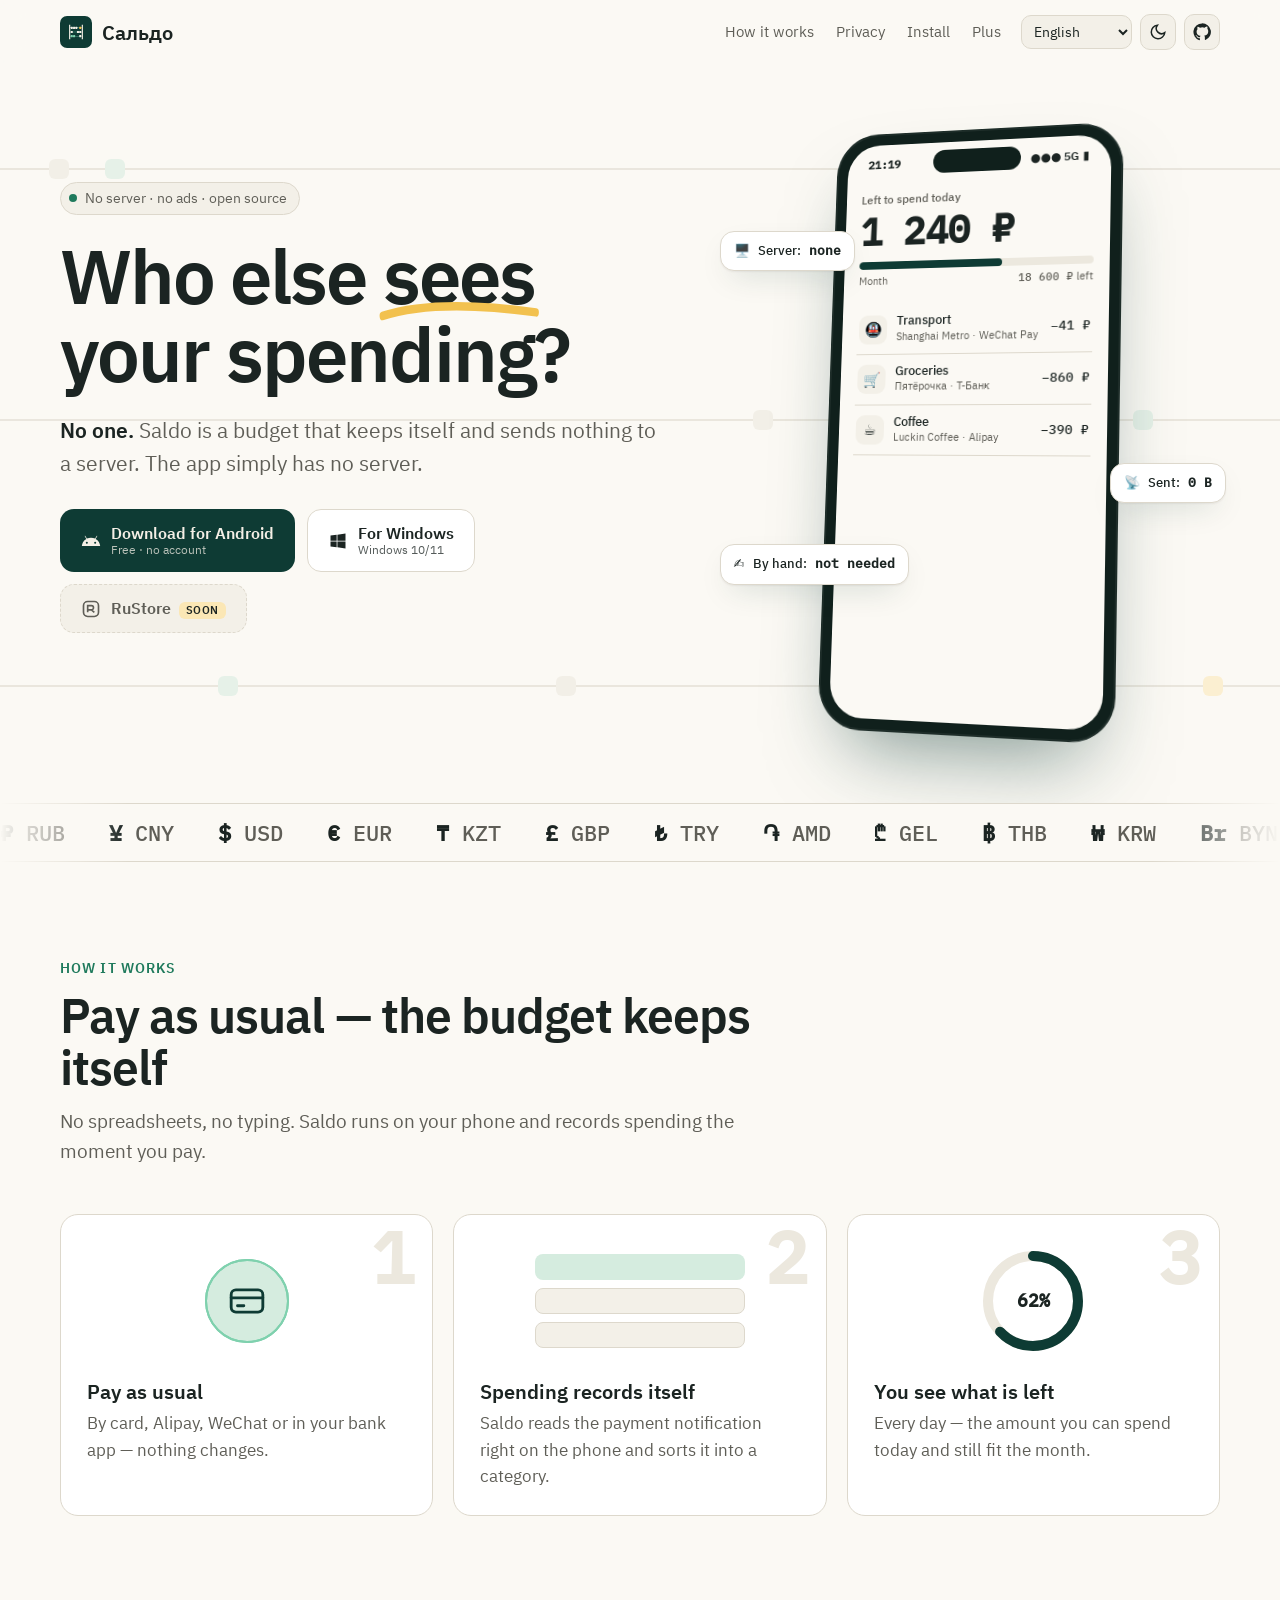
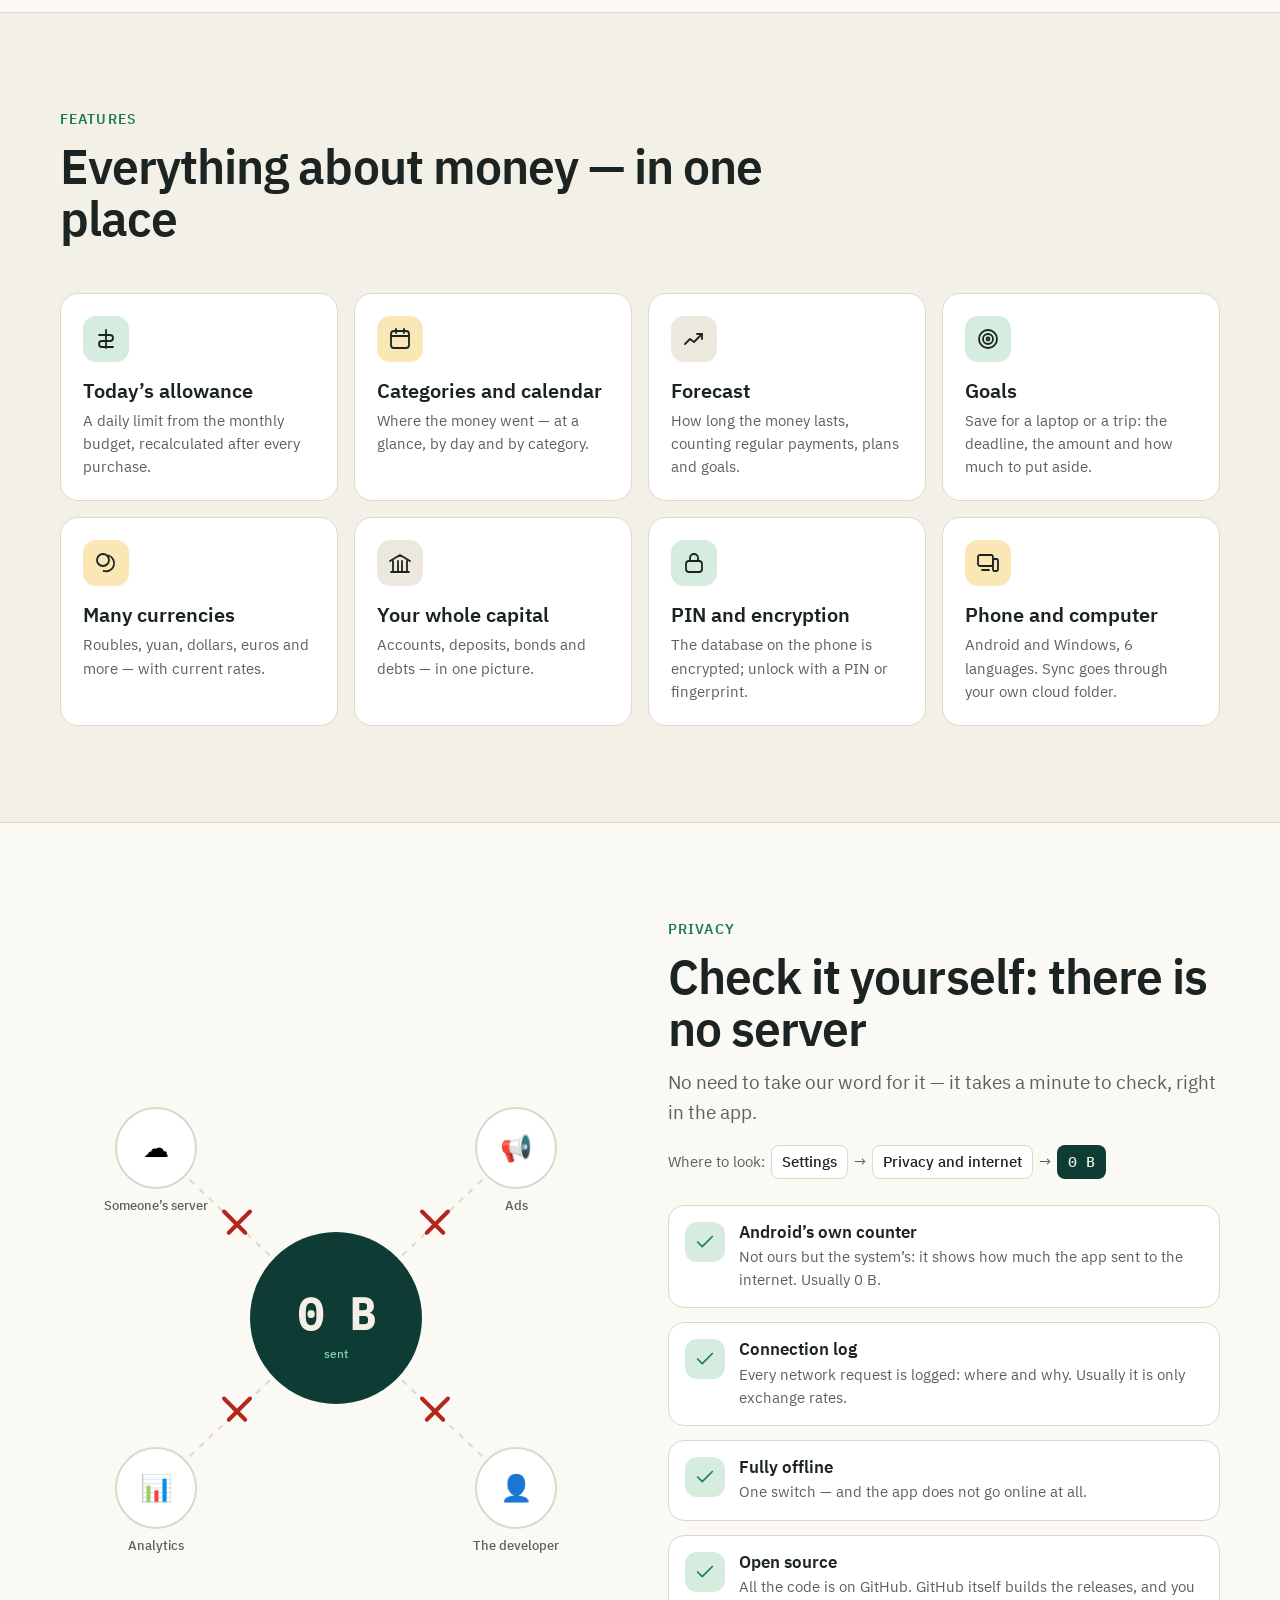
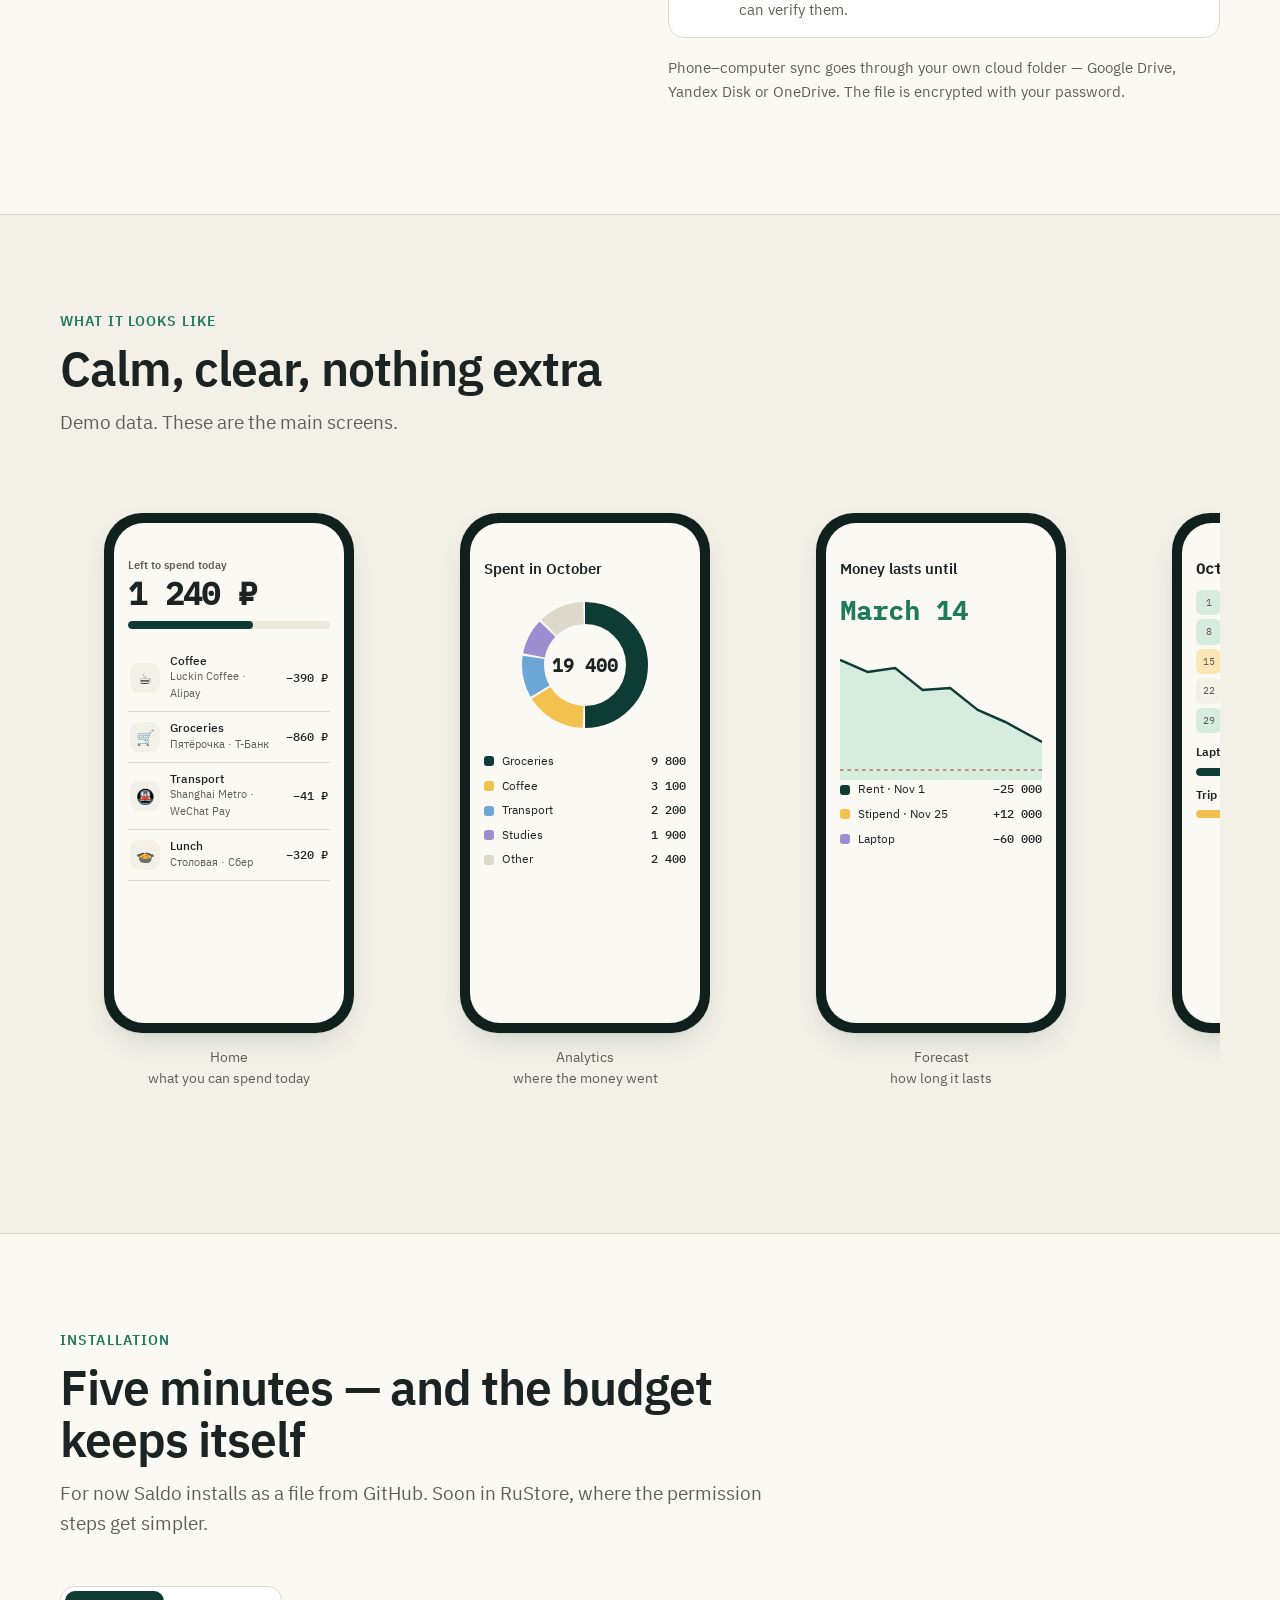
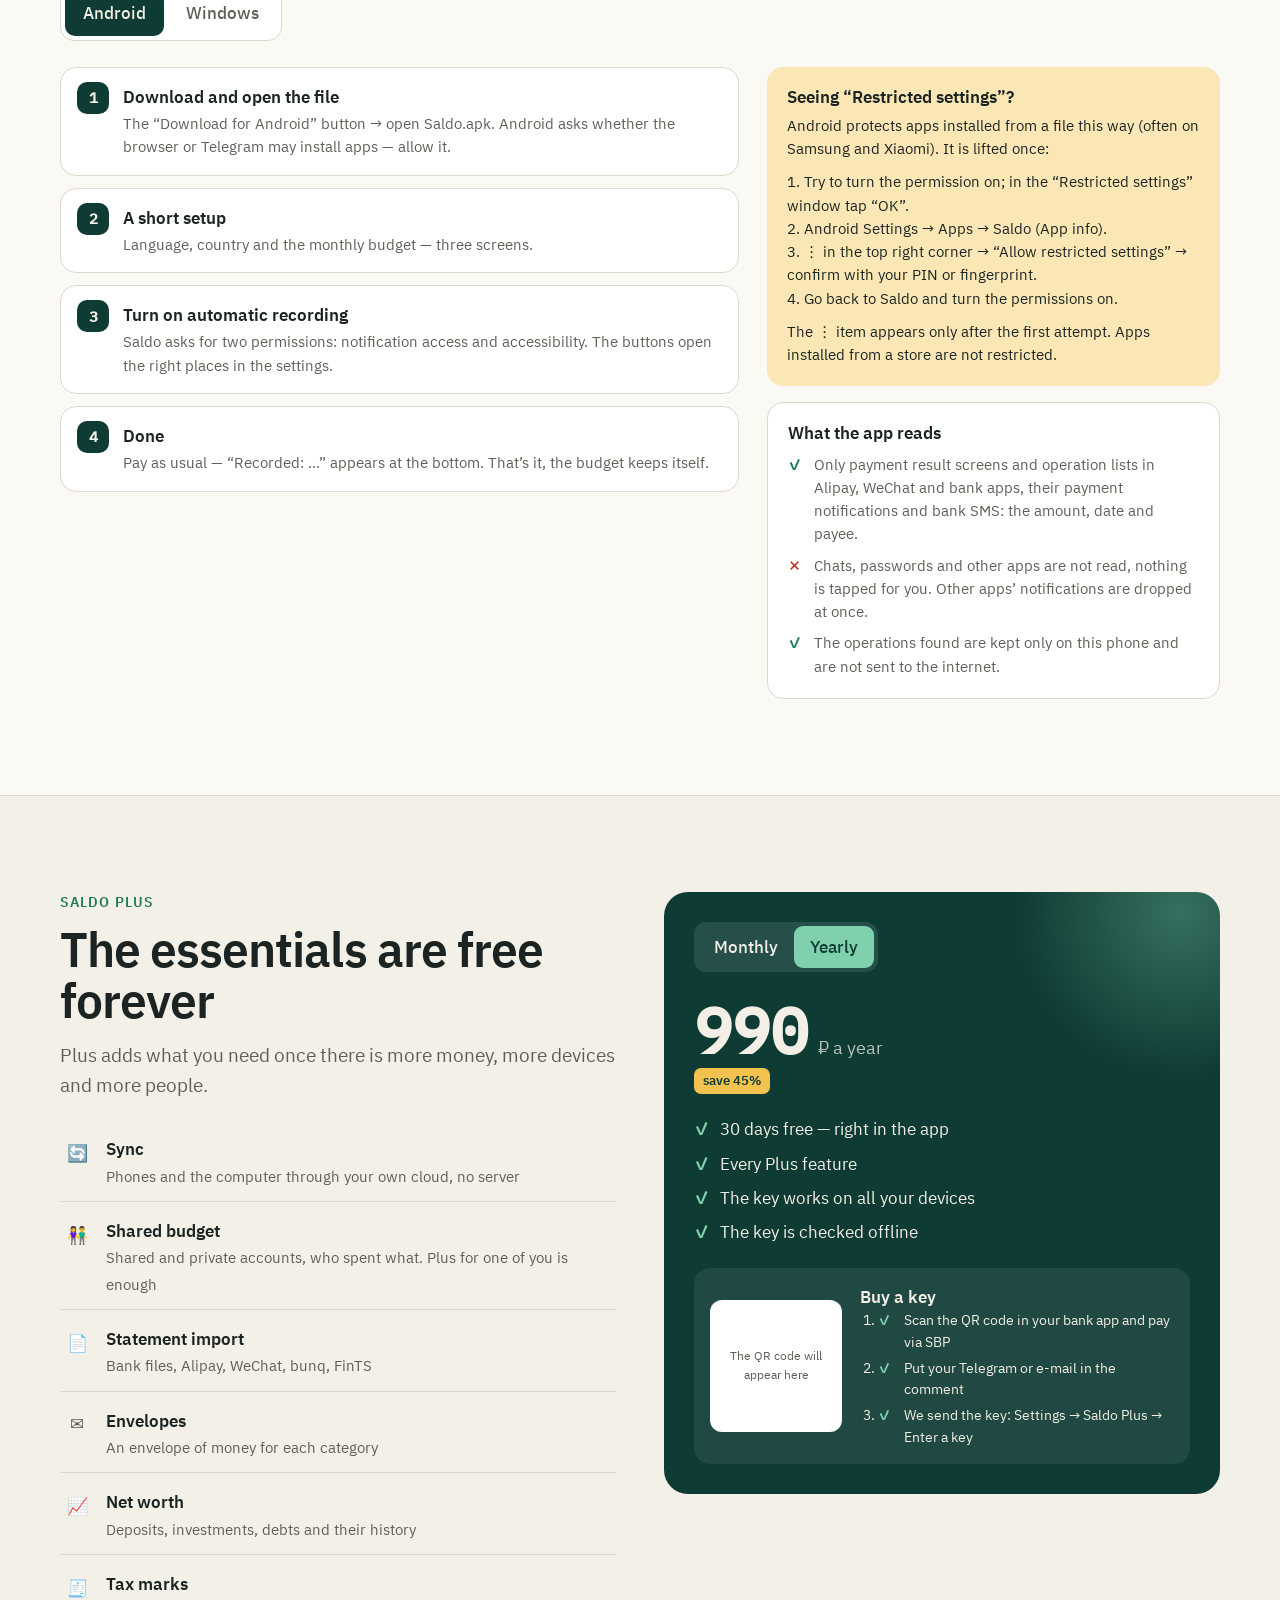
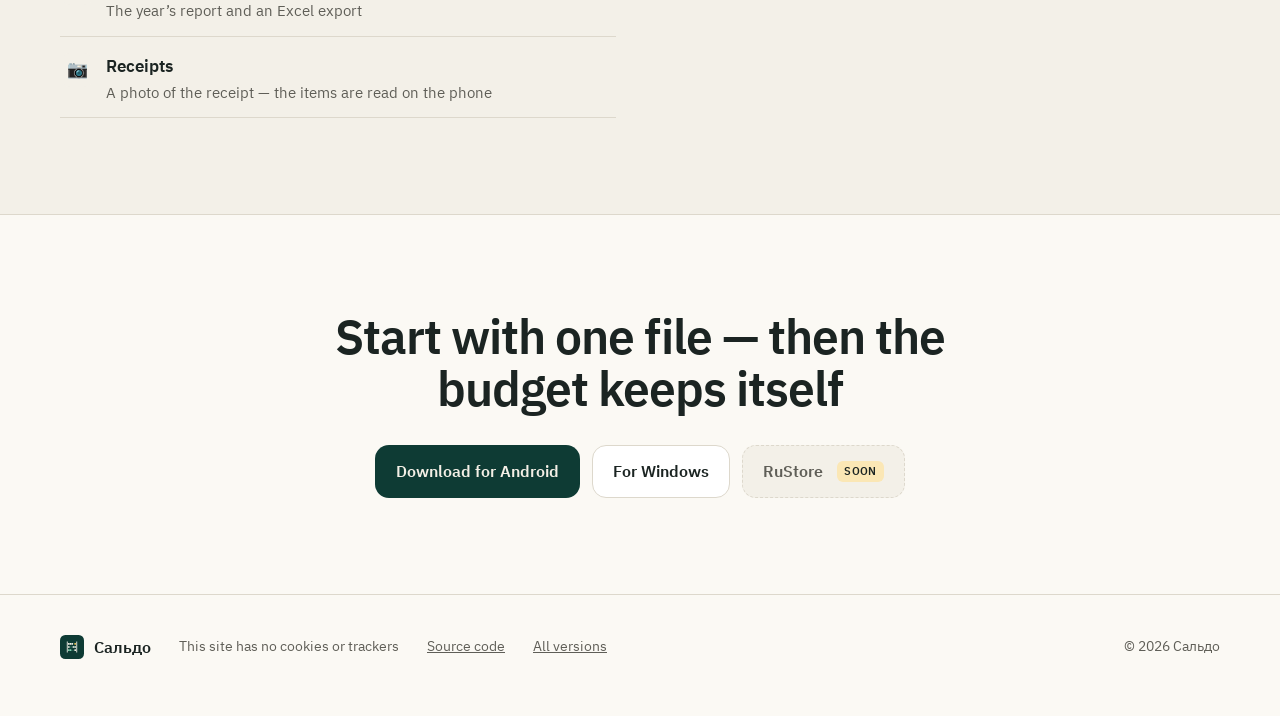
==== site/index.html @ ad1468fb "Download site on GitHub Pages Co-Authored-By: Claude Opus 5.5 <noreply@anthropic.com>" ====
<!doctype html>
<html lang="ru">
<head>
<meta charset="utf-8">
<meta name="viewport" content="width=device-width, initial-scale=1">
<title>Сальдо — бюджет без сервера</title>
<meta name="description" content="Траты записываются сами из уведомлений банков, Alipay и WeChat. Данные только у тебя: у приложения нет сервера. Android и Windows, бесплатно.">
<meta name="theme-color" content="#0E3B34">
<meta property="og:title" content="Сальдо — бюджет без сервера">
<meta property="og:description" content="Кто ещё видит твои траты? Никто: у Сальдо нет сервера.">
<meta property="og:type" content="website">
<link rel="icon" href="icon.svg" type="image/svg+xml">
<link rel="stylesheet" href="style.css">
</head>
<body>

<header class="top" id="top">
  <div class="wrap">
    <a class="brand" href="#"><img src="icon.svg" alt=""><span>Сальдо</span></a>
    <nav class="nav">
      <a href="#how" data-i18n="nav_how">Как работает</a>
      <a href="#privacy" data-i18n="nav_privacy">Приватность</a>
      <a href="#install" data-i18n="nav_install">Установка</a>
      <a href="#plus" data-i18n="nav_plus">Плюс</a>
    </nav>
    <div class="tools">
      <select class="lang" id="lang" aria-label="Language"></select>
      <button class="iconbtn" id="theme" type="button" data-i18n-title="theme" title="Тема">
        <svg viewBox="0 0 24 24" fill="none" stroke="currentColor" stroke-width="2" stroke-linecap="round"><path d="M21 12.8A9 9 0 1 1 11.2 3a7 7 0 0 0 9.8 9.8z"/></svg>
      </button>
      <a class="iconbtn" href="https://github.com/Dania201032/saldo" aria-label="GitHub">
        <svg viewBox="0 0 24 24" fill="currentColor"><path d="M12 .5A11.5 11.5 0 0 0 8.4 22.9c.6.1.8-.3.8-.6v-2c-3.2.7-3.9-1.5-3.9-1.5-.5-1.3-1.3-1.7-1.3-1.7-1-.7.1-.7.1-.7 1.2.1 1.8 1.2 1.8 1.2 1 1.8 2.8 1.3 3.5 1 .1-.8.4-1.3.7-1.6-2.6-.3-5.3-1.3-5.3-5.7 0-1.3.5-2.3 1.2-3.1-.1-.3-.5-1.5.1-3.2 0 0 1-.3 3.3 1.2a11.4 11.4 0 0 1 6 0C17.9 4.3 19 4.6 19 4.6c.6 1.7.2 2.9.1 3.2.8.8 1.2 1.8 1.2 3.1 0 4.4-2.7 5.4-5.3 5.7.4.4.8 1.1.8 2.2v3.3c0 .3.2.7.8.6A11.5 11.5 0 0 0 12 .5z"/></svg>
      </a>
    </div>
  </div>
</header>

<main>
<!-- ======================= HERO ======================= -->
<section class="hero" id="download">
  <div class="abacus" aria-hidden="true">
    <div class="rod" style="top:14%"><i style="left:8%;--b:180px;--d:13s"></i><i class="g" style="left:12%;--b:220px;--d:15s;--s:-3s"></i><i style="left:70%;--a:-140px;--b:40px;--d:17s"></i></div>
    <div class="rod" style="top:48%"><i class="y" style="left:3%;--b:260px;--d:19s"></i><i style="left:58%;--a:-200px;--b:60px;--d:14s;--s:-5s"></i><i class="g" style="left:85%;--a:-260px;--b:0px;--d:16s"></i></div>
    <div class="rod" style="top:84%"><i class="g" style="left:20%;--b:160px;--d:18s;--s:-2s"></i><i style="left:44%;--a:-120px;--b:120px;--d:12s"></i><i class="y" style="left:90%;--a:-300px;--b:0px;--d:20s"></i></div>
  </div>
  <div class="wrap">
    <div>
      <div class="eyebrow"><span class="dot"></span><span data-i18n="eyebrow">Нет сервера · нет рекламы · открытый код</span></div>
      <h1 id="h1">Кто ещё видит твои траты?</h1>
      <p class="lead" data-i18n-html="hero_lead"><b>Никто.</b> Сальдо — бюджет, который ведёт себя сам и ничего не отправляет на сервер. Сервера у приложения просто нет.</p>
      <div class="btns">
        <a class="btn dl-android" href="https://github.com/Dania201032/saldo/releases/latest">
          <svg viewBox="0 0 24 24" fill="currentColor"><path d="M17.6 9.48l1.84-3.18a.38.38 0 0 0-.66-.38l-1.86 3.22a11.4 11.4 0 0 0-9.84 0L5.22 5.92a.38.38 0 0 0-.66.38L6.4 9.48A10.8 10.8 0 0 0 1 18h22a10.8 10.8 0 0 0-5.4-8.52zM7 15.25a1.25 1.25 0 1 1 1.25-1.25A1.25 1.25 0 0 1 7 15.25zm10 0A1.25 1.25 0 1 1 18.25 14 1.25 1.25 0 0 1 17 15.25z"/></svg>
          <span class="lbl"><span data-i18n="dl_android">Скачать для Android</span><small class="size-apk" data-i18n="free_note">Бесплатно · без аккаунта</small></span>
        </a>
        <a class="btn ghost dl-windows" href="https://github.com/Dania201032/saldo/releases/latest">
          <svg viewBox="0 0 24 24" fill="currentColor"><path d="M3 5.5l7.4-1v7.1H3zm0 13l7.4 1v-7H3zm8.3 1.1L21 21v-8.4h-9.7zm0-15.2v7.2H21V3z"/></svg>
          <span class="lbl"><span data-i18n="dl_windows">Для Windows</span><small class="size-win">Windows 10/11</small></span>
        </a>
        <a class="btn soon" href="https://www.rustore.ru/catalog/app/app.saldo" aria-disabled="true">
          <svg viewBox="0 0 24 24" fill="none" stroke="currentColor" stroke-width="2"><rect x="3" y="3" width="18" height="18" rx="5"/><path d="M8 16V8h4.5a2.5 2.5 0 0 1 0 5H8m4.5 0L16 16"/></svg>
          <span class="lbl"><span data-i18n="dl_rustore">RuStore</span> <span class="badge" data-i18n="soon">скоро</span></span>
        </a>
      </div>
      <div class="release" id="release"></div>
    </div>

    <div class="stage" aria-hidden="true">
      <div class="chip c1">🖥️ <span data-i18n="chip1">Сервер</span> <b data-i18n="chip_none">нет</b></div>
      <div class="chip c2">📡 <span data-i18n="chip2">Отправлено</span> <b data-i18n="chip_zero">0 Б</b></div>
      <div class="chip c3">✍️ <span data-i18n="chip3">Руками</span> <b data-i18n="chip_never">не нужно</b></div>
      <div class="phone">
        <div class="screen">
          <div class="notch"></div>
          <div class="sbar"><span class="mono" id="clock">9:41</span><span>●●● 5G ▮</span></div>
          <div class="notif" id="notif">
            <div class="ic" id="nIc">支</div>
            <div><div class="h"><span id="nApp">Alipay</span><span data-i18n="demo_now">сейчас</span></div><div class="b" id="nBody">Оплата ¥38.00 · Luckin Coffee</div></div>
          </div>
          <div class="app">
            <h4 data-i18n="demo_today">Можно потратить сегодня</h4>
            <div class="today mono" id="today">1 240 ₽</div>
            <div class="bar"><b id="mbar"></b></div>
            <div class="barlbl"><span data-i18n="demo_month">Месяц</span><span><span class="mono" id="mleft">18 600 ₽</span> <span data-i18n="demo_left">осталось</span></span></div>
            <ul class="list" id="list"></ul>
          </div>
          <div class="toast" id="toast">Записано: Кофе −390 ₽</div>
        </div>
      </div>
    </div>
  </div>
</section>

<div class="ticker" aria-hidden="true"><div id="ticker"></div></div>

<!-- ======================= HOW ======================= -->
<section id="how">
  <div class="wrap">
    <div class="sec-h reveal">
      <div class="kicker" data-i18n="how_k">Как это работает</div>
      <h2 data-i18n="how_t">Платишь как обычно — бюджет ведётся сам</h2>
      <p data-i18n="how_p"></p>
    </div>
    <div class="steps">
      <div class="step reveal">
        <div class="vis"><div class="paywave"><svg viewBox="0 0 24 24" fill="none" stroke="currentColor" stroke-width="1.8" stroke-linecap="round"><rect x="2" y="5" width="20" height="14" rx="3"/><path d="M2 10h20M6 15h4"/></svg></div></div>
        <h3 data-i18n="how1_t"></h3><p data-i18n="how1"></p>
      </div>
      <div class="step reveal" style="--delay:.12s">
        <div class="vis"><div class="flyrow"><div></div><div></div><div></div></div></div>
        <h3 data-i18n="how2_t"></h3><p data-i18n="how2"></p>
      </div>
      <div class="step reveal" style="--delay:.24s">
        <div class="vis"><svg class="ring" viewBox="0 0 110 110"><circle class="bg" cx="55" cy="55" r="45"/><circle class="fg" cx="55" cy="55" r="45"/><text x="55" y="61" text-anchor="middle">62%</text></svg></div>
        <h3 data-i18n="how3_t"></h3><p data-i18n="how3"></p>
      </div>
    </div>
  </div>
</section>

<!-- ======================= FEATURES ======================= -->
<section class="alt" id="features">
  <div class="wrap">
    <div class="sec-h reveal">
      <div class="kicker" data-i18n="feat_k">Возможности</div>
      <h2 data-i18n="feat_t">Всё о деньгах — в одном месте</h2>
    </div>
    <div class="grid" id="feats"></div>
  </div>
</section>

<!-- ======================= PRIVACY ======================= -->
<section class="privacy" id="privacy">
  <div class="wrap">
    <div class="net reveal" id="net">
      <svg viewBox="0 0 500 500" aria-hidden="true">
        <g id="links"></g>
        <circle class="pulse" cx="250" cy="250" r="90"/>
        <circle class="pulse" cx="250" cy="250" r="90" style="animation-delay:1.5s"/>
        <circle class="core" cx="250" cy="250" r="86"/>
        <text class="zero" x="250" y="262" id="zero">0 Б</text>
        <text class="zl" x="250" y="290" data-i18n="net_sent">отправлено</text>
      </svg>
    </div>
    <div>
      <div class="sec-h reveal" style="margin-bottom:0">
        <div class="kicker" data-i18n="pv_k">Приватность</div>
        <h2 data-i18n="pv_t">Проверь сам: сервера нет</h2>
        <p data-i18n="pv_p"></p>
      </div>
      <div class="path reveal"><i data-i18n="pv_path">Где посмотреть:</i><span data-i18n="pv_settings">Настройки</span><i>→</i><span data-i18n="pv_screen">Приватность и интернет</span><i>→</i><span class="z" data-i18n="chip_zero">0 Б</span></div>
      <ul class="checks" id="checks"></ul>
      <p class="muted reveal" style="margin-top:18px;font-size:15px" data-i18n="pv_sync"></p>
    </div>
  </div>
</section>

<!-- ======================= SCREENS ======================= -->
<section class="alt" id="screens">
  <div class="wrap">
    <div class="sec-h reveal">
      <div class="kicker" data-i18n="shots_k">Как это выглядит</div>
      <h2 data-i18n="shots_t">Спокойно, понятно, без лишнего</h2>
      <p data-i18n="shots_p"></p>
    </div>
  </div>
  <div class="wrap shots reveal" id="shots">
    <figure class="shot">
      <div class="phone"><div class="screen"><div class="mini">
        <h4 class="muted" data-i18n="demo_today" style="margin:0;font-size:11px"></h4>
        <div class="today mono" style="font-size:32px">1 240 ₽</div>
        <div class="bar"><b style="width:62%"></b></div>
        <ul class="list" id="miniList"></ul>
      </div></div></div>
      <figcaption><span data-i18n="s1"></span><span data-i18n="s1_s"></span></figcaption>
    </figure>
    <figure class="shot">
      <div class="phone"><div class="screen"><div class="mini">
        <h5 data-i18n="m_spent"></h5>
        <svg class="donut" viewBox="0 0 150 150" id="donut"></svg>
        <div class="legend" id="legend"></div>
      </div></div></div>
      <figcaption><span data-i18n="s2"></span><span data-i18n="s2_s"></span></figcaption>
    </figure>
    <figure class="shot">
      <div class="phone"><div class="screen"><div class="mini">
        <h5 data-i18n="m_runway"></h5>
        <div class="mono" style="font-size:26px;font-weight:600;color:var(--good)" data-i18n="m_runway_d"></div>
        <svg class="chart" viewBox="0 0 220 150" preserveAspectRatio="none">
          <path class="ar" d="M0,30 L30,42 L60,38 L90,60 L120,58 L150,80 L180,92 L220,112 L220,150 L0,150Z"/>
          <path class="ln" d="M0,30 L30,42 L60,38 L90,60 L120,58 L150,80 L180,92 L220,112"/>
          <line class="zl2" x1="0" y1="140" x2="220" y2="140"/>
        </svg>
        <div class="legend">
          <div><i style="background:var(--accent)"></i><span data-i18n="m_rent"></span><span class="mono">−25 000</span></div>
          <div><i style="background:var(--gold)"></i><span data-i18n="m_stipend"></span><span class="mono">+12 000</span></div>
          <div><i style="background:#9C8CD0"></i><span data-i18n="m_goal"></span><span class="mono">−60 000</span></div>
        </div>
      </div></div></div>
      <figcaption><span data-i18n="s3"></span><span data-i18n="s3_s"></span></figcaption>
    </figure>
    <figure class="shot">
      <div class="phone"><div class="screen"><div class="mini">
        <h5 class="mono" id="calMonth"></h5>
        <div class="cal" id="cal"></div>
        <div class="goal"><div style="display:flex;justify-content:space-between"><b data-i18n="m_goal"></b><span class="mono">38 000 / 60 000</span></div><div class="bar"><b style="width:63%"></b></div></div>
        <div class="goal"><div style="display:flex;justify-content:space-between"><b data-i18n="m_goal2"></b><span class="mono">9 500 / 25 000</span></div><div class="bar"><b style="width:38%;background:var(--gold)"></b></div></div>
      </div></div></div>
      <figcaption><span data-i18n="s4"></span><span data-i18n="s4_s"></span></figcaption>
    </figure>
    <figure class="shot">
      <div class="phone"><div class="screen"><div class="mini">
        <h5 data-i18n="pv_screen"></h5>
        <div class="pv-big"><span class="muted" data-i18n="m_counter"></span><b>0 Б</b></div>
        <div class="pv-row"><span data-i18n="m_offline"></span><span class="toggle"></span></div>
        <div class="pv-row"><span data-i18n="m_log"></span><span class="muted">›</span></div>
        <div class="pv-row"><span data-i18n="m_rates"></span><span class="mono muted">1.2 КБ</span></div>
      </div></div></div>
      <figcaption><span data-i18n="s5"></span><span data-i18n="s5_s"></span></figcaption>
    </figure>
  </div>
</section>

<!-- ======================= INSTALL ======================= -->
<section id="install">
  <div class="wrap">
    <div class="sec-h reveal">
      <div class="kicker" data-i18n="in_k">Установка</div>
      <h2 data-i18n="in_t">Пять минут — и бюджет ведётся сам</h2>
      <p data-i18n="in_p"></p>
    </div>
    <div class="tabs" role="tablist">
      <button role="tab" aria-selected="true" data-tab="android" data-i18n="tab_android">Android</button>
      <button role="tab" aria-selected="false" data-tab="windows" data-i18n="tab_windows">Windows</button>
    </div>
    <div class="pane" data-pane="android">
      <div class="inst">
        <ol class="ol">
          <li><b data-i18n="a1_t"></b><p data-i18n="a1"></p></li>
          <li><b data-i18n="a2_t"></b><p data-i18n="a2"></p></li>
          <li><b data-i18n="a3_t"></b><p data-i18n="a3"></p></li>
          <li><b data-i18n="a4_t"></b><p data-i18n="a4"></p></li>
        </ol>
        <div>
          <div class="note"><h3 data-i18n="rs_t"></h3><p data-i18n="rs_1"></p><p data-i18n="rs_2"></p><p data-i18n="rs_3"></p></div>
          <div class="reads"><h3 data-i18n="rd_t"></h3><p data-i18n="rd_1"></p><p class="no" data-i18n="rd_2"></p><p data-i18n="rd_3"></p></div>
        </div>
      </div>
    </div>
    <div class="pane" data-pane="windows" hidden>
      <div class="inst">
        <ol class="ol">
          <li><b data-i18n="w1_t"></b><p data-i18n="w1"></p></li>
          <li><b data-i18n="w2_t"></b><p data-i18n="w2"></p></li>
          <li><b data-i18n="w3_t"></b><p data-i18n="w3"></p></li>
        </ol>
        <div class="reads"><h3 data-i18n="w_note_t"></h3><p data-i18n="w_note"></p></div>
      </div>
    </div>
  </div>
</section>

<!-- ======================= PLUS ======================= -->
<section class="plus alt" id="plus">
  <div class="wrap">
    <div>
      <div class="sec-h reveal" style="margin-bottom:24px">
        <div class="kicker" data-i18n="pl_k">Сальдо Плюс</div>
        <h2 data-i18n="pl_t">Основное — бесплатно навсегда</h2>
        <p data-i18n="pl_p"></p>
      </div>
      <ul class="pf reveal" id="pf"></ul>
    </div>
    <div class="price reveal" style="--delay:.15s">
      <div class="period" id="period"><span class="knob"></span><button type="button" data-per="month" data-i18n="per_month">Месяц</button><button type="button" class="on" data-per="year" data-i18n="per_year">Год</button></div>
      <div class="amount"><span id="amt">990</span><small id="amtl" data-i18n="pr_year">₽ в год</small></div>
      <span class="save" id="save" data-i18n="pr_save">выгоднее на 45%</span>
      <ul>
        <li data-i18n="pr_trial"></li>
        <li data-i18n="pr_li1"></li>
        <li data-i18n="pr_li2"></li>
        <li data-i18n="pr_li3"></li>
      </ul>
      <div class="buy">
        <div class="qr" id="qr"><div class="ph" data-i18n="qr_soon">QR-код появится здесь</div></div>
        <div><b data-i18n="buy_t">Купить ключ</b><ol><li data-i18n="buy_1"></li><li data-i18n="buy_2"></li><li data-i18n="buy_3"></li></ol></div>
      </div>
    </div>
  </div>
</section>

<!-- ======================= BAND ======================= -->
<section class="band">
  <div class="wrap reveal">
    <h2 data-i18n="band_t">Начни с одного файла — дальше бюджет ведётся сам</h2>
    <div class="btns">
      <a class="btn dl-android" href="https://github.com/Dania201032/saldo/releases/latest"><span data-i18n="dl_android">Скачать для Android</span></a>
      <a class="btn ghost dl-windows" href="https://github.com/Dania201032/saldo/releases/latest"><span data-i18n="dl_windows">Для Windows</span></a>
      <a class="btn soon" href="https://www.rustore.ru/catalog/app/app.saldo" aria-disabled="true"><span data-i18n="dl_rustore">RuStore</span> <span class="badge" data-i18n="soon">скоро</span></a>
    </div>
  </div>
</section>
</main>

<footer>
  <div class="wrap">
    <a class="brand" href="#"><img src="icon.svg" alt=""><span>Сальдо</span></a>
    <span data-i18n="ft_site">Сайт без cookies и счётчиков</span>
    <a href="https://github.com/Dania201032/saldo" data-i18n="ft_code">Исходный код</a>
    <a href="https://github.com/Dania201032/saldo/releases" data-i18n="ft_releases">Все версии</a>
    <span class="sp">© 2026 Сальдо</span>
  </div>
</footer>

<script src="i18n.js"></script>
<script src="app.js"></script>
</body>
</html>
---- site/style.css ----
/* Сальдо — the site. The app's palette (lib/ui/ledger.dart) and fonts (IBM Plex), served from here:
   the page loads nothing from other sites except the latest-release lookup on GitHub. */

@font-face { font-family: Plex; src: url(fonts/IBMPlexSans-Regular.ttf) format('truetype'); font-weight: 400; font-display: swap; }
@font-face { font-family: Plex; src: url(fonts/IBMPlexSans-Medium.ttf) format('truetype'); font-weight: 500; font-display: swap; }
@font-face { font-family: Plex; src: url(fonts/IBMPlexSans-SemiBold.ttf) format('truetype'); font-weight: 600; font-display: swap; }
@font-face { font-family: PlexMono; src: url(fonts/IBMPlexMono-Medium.ttf) format('truetype'); font-weight: 500; font-display: swap; }

:root {
  --paper: #FBF9F4; --ink: #1B2422; --emerald: #0E3B34; --muted: #5F5E57; --rule: #DDD8CC;
  --track: #ECE8DE; --shade: #F3F0E8; --mint-tint: #D5ECDF; --yellow-tint: #FBE7B5;
  --yellow: #E0A93A; --gold: #F2C14E; --mint: #7FD1AE; --good: #1F7A5C; --bad: #B3261E;
  --accent: var(--emerald); --on-accent: #F4EFE6; --card: #FFFFFF; --phone: #10201C;
  --shadow: 0 1px 2px rgba(27,36,34,.06), 0 12px 32px -12px rgba(14,59,52,.22);
  --radius: 18px; --ease: cubic-bezier(.2,.8,.2,1);
  color-scheme: light;
}
@media (prefers-color-scheme: dark) {
  :root:not([data-theme="light"]) {
    --paper: #121816; --ink: #EDEAE2; --muted: #A3A69E; --rule: #2E3633; --track: #242C29;
    --shade: #1A211E; --mint-tint: #1E3D33; --yellow-tint: #4A3B17; --good: #7FD1AE; --bad: #F2A69D;
    --accent: #7FD1AE; --on-accent: #0E1F1A; --card: #182120; --phone: #050A09;
    --shadow: 0 1px 2px rgba(0,0,0,.3), 0 16px 40px -16px rgba(0,0,0,.6);
    color-scheme: dark;
  }
}
:root[data-theme="dark"] {
  --paper: #121816; --ink: #EDEAE2; --muted: #A3A69E; --rule: #2E3633; --track: #242C29;
  --shade: #1A211E; --mint-tint: #1E3D33; --yellow-tint: #4A3B17; --good: #7FD1AE; --bad: #F2A69D;
  --accent: #7FD1AE; --on-accent: #0E1F1A; --card: #182120; --phone: #050A09;
  --shadow: 0 1px 2px rgba(0,0,0,.3), 0 16px 40px -16px rgba(0,0,0,.6);
  color-scheme: dark;
}

* { box-sizing: border-box; }
html { scroll-behavior: smooth; -webkit-text-size-adjust: 100%; }
body {
  margin: 0; background: var(--paper); color: var(--ink);
  font: 400 17px/1.55 Plex, system-ui, -apple-system, "Segoe UI", "PingFang SC", "Microsoft YaHei", sans-serif;
  overflow-x: hidden;
}
a { color: inherit; }
img, svg { display: block; }
.mono { font-family: PlexMono, ui-monospace, "SF Mono", Consolas, monospace; font-variant-numeric: tabular-nums; }
.wrap { width: min(1160px, 100% - 32px); margin-inline: auto; }
.muted { color: var(--muted); }
.sr { position: absolute; width: 1px; height: 1px; overflow: hidden; clip: rect(0 0 0 0); }

/* ---------- header ---------- */
.top {
  position: sticky; top: 0; z-index: 50;
  background: color-mix(in srgb, var(--paper) 82%, transparent);
  backdrop-filter: saturate(1.4) blur(12px); -webkit-backdrop-filter: saturate(1.4) blur(12px);
  border-bottom: 1px solid transparent; transition: border-color .3s;
}
.top.scrolled { border-bottom-color: var(--rule); }
.top .wrap { display: flex; align-items: center; gap: 20px; height: 64px; }
.brand { display: flex; align-items: center; gap: 10px; font-weight: 600; font-size: 20px; text-decoration: none; }
.brand img { width: 32px; height: 32px; }
.nav { display: flex; gap: 22px; margin-left: auto; font-size: 15px; }
.nav a { text-decoration: none; color: var(--muted); transition: color .2s; }
.nav a:hover { color: var(--ink); }
.tools { display: flex; align-items: center; gap: 8px; }
.lang {
  font: inherit; font-size: 14px; color: var(--ink); background: var(--shade); border: 1px solid var(--rule);
  border-radius: 10px; padding: 6px 8px; cursor: pointer;
}
.iconbtn {
  width: 36px; height: 36px; display: grid; place-items: center; border-radius: 10px;
  border: 1px solid var(--rule); background: var(--shade); color: var(--ink); cursor: pointer; text-decoration: none;
}
.iconbtn svg { width: 18px; height: 18px; }
@media (max-width: 860px) { .nav { display: none; } .tools { margin-left: auto; } }

/* ---------- buttons ---------- */
.btns { display: flex; flex-wrap: wrap; gap: 12px; }
.btn {
  --bg: var(--accent); --fg: var(--on-accent);
  position: relative; overflow: hidden; display: inline-flex; align-items: center; gap: 10px;
  padding: 13px 20px; border-radius: 14px; background: var(--bg); color: var(--fg);
  font-weight: 600; font-size: 16px; text-decoration: none; border: 1px solid transparent;
  transition: transform .25s var(--ease), box-shadow .25s var(--ease);
}
.btn:hover { transform: translateY(-2px); box-shadow: var(--shadow); }
.btn::after { /* a light sweep across the button */
  content: ""; position: absolute; inset: 0; transform: translateX(-120%);
  background: linear-gradient(100deg, transparent 30%, rgba(255,255,255,.28) 50%, transparent 70%);
}
.btn:hover::after { transform: translateX(120%); transition: transform .8s var(--ease); }
.btn svg { width: 20px; height: 20px; flex: none; }
.btn small { display: block; font-weight: 400; font-size: 12px; opacity: .75; line-height: 1.2; }
.btn .lbl { line-height: 1.25; }
.btn.ghost { --bg: var(--card); --fg: var(--ink); border-color: var(--rule); }
.btn.soon { --bg: var(--shade); --fg: var(--muted); border: 1px dashed var(--rule); cursor: default; }
.btn.soon:hover { transform: none; box-shadow: none; }
.btn.soon::after { display: none; }
.badge {
  display: inline-block; font-size: 11px; font-weight: 600; letter-spacing: .04em; text-transform: uppercase;
  background: var(--yellow-tint); color: var(--ink); padding: 2px 7px; border-radius: 6px; margin-left: 4px;
}

/* ---------- hero ---------- */
.hero { position: relative; padding: 56px 0 72px; overflow: hidden; }
.hero .wrap { display: grid; grid-template-columns: 1.1fr .9fr; gap: 48px; align-items: center; }
@media (max-width: 900px) { .hero .wrap { grid-template-columns: 1fr; } .hero { padding-top: 32px; } }
.eyebrow {
  display: inline-flex; align-items: center; gap: 8px; font-size: 14px; color: var(--muted);
  background: var(--shade); border: 1px solid var(--rule); border-radius: 999px; padding: 5px 12px 5px 8px; margin-bottom: 22px;
}
.eyebrow .dot { width: 8px; height: 8px; border-radius: 50%; background: var(--good); box-shadow: 0 0 0 0 var(--good); animation: ping 2.4s infinite; }
@keyframes ping { 0% { box-shadow: 0 0 0 0 color-mix(in srgb, var(--good) 55%, transparent); } 70%,100% { box-shadow: 0 0 0 10px transparent; } }
h1 {
  font-weight: 600; font-size: clamp(40px, 6.4vw, 76px); line-height: 1.02; letter-spacing: -.025em; margin: 0 0 22px;
}
h1 .w { display: inline-block; opacity: 0; transform: translateY(.45em) rotate(2deg); animation: rise .9s var(--ease) forwards; }
@keyframes rise { to { opacity: 1; transform: none; } }
h1 .mark { position: relative; white-space: nowrap; }
h1 .mark svg { position: absolute; left: -2%; bottom: -.12em; width: 104%; height: .32em; overflow: visible; }
h1 .mark path { fill: none; stroke: var(--gold); stroke-width: 7; stroke-linecap: round; stroke-dasharray: 320; stroke-dashoffset: 320; animation: draw 1.1s var(--ease) 1.1s forwards; }
@keyframes draw { to { stroke-dashoffset: 0; } }
.lead { font-size: clamp(18px, 2.1vw, 21px); color: var(--muted); max-width: 34em; margin: 0 0 30px; }
.lead b { color: var(--ink); font-weight: 600; }
.release { margin-top: 16px; font-size: 14px; color: var(--muted); min-height: 1.5em; }
.release a { color: var(--muted); }

/* abacus rods drifting behind the hero */
.abacus { position: absolute; inset: 0; z-index: -1; pointer-events: none; opacity: .55; }
.rod { position: absolute; left: -5%; right: -5%; height: 2px; background: var(--rule); }
.rod i {
  position: absolute; top: -9px; width: 20px; height: 20px; border-radius: 6px; background: var(--track);
  animation: slide var(--d, 14s) var(--ease) infinite alternate; animation-delay: var(--s, 0s);
}
.rod i.g { background: var(--mint-tint); } .rod i.y { background: var(--yellow-tint); }
@keyframes slide { from { transform: translateX(var(--a, 0)); } to { transform: translateX(var(--b, 120px)); } }

/* ---------- phone mockup ---------- */
.stage { position: relative; display: grid; place-items: center; min-height: 600px; perspective: 1400px; }
.phone {
  position: relative; width: 300px; height: 610px; border-radius: 44px; background: var(--phone);
  padding: 12px; box-shadow: 0 40px 80px -30px rgba(14,59,52,.55), inset 0 0 0 2px rgba(255,255,255,.06);
  transform: rotateY(-14deg) rotateX(6deg); transition: transform .6s var(--ease);
  animation: float 7s ease-in-out infinite;
}
@keyframes float { 50% { translate: 0 -10px; } }
.stage:hover .phone { transform: rotateY(-4deg) rotateX(2deg); }
.screen {
  position: relative; height: 100%; border-radius: 34px; overflow: hidden; background: var(--paper);
  color: var(--ink); font-size: 13px;
}
.notch { position: absolute; top: 8px; left: 50%; translate: -50% 0; width: 92px; height: 24px; border-radius: 14px; background: var(--phone); z-index: 5; }
.sbar { display: flex; justify-content: space-between; padding: 12px 22px 0; font-size: 12px; font-weight: 600; }
.app { padding: 18px 16px 0; }
.app h4 { margin: 0; font-size: 12px; font-weight: 500; color: var(--muted); }
.today { font-size: 40px; font-weight: 600; letter-spacing: -.02em; line-height: 1.1; margin: 2px 0 2px; transition: color .4s; }
.today.tick { color: var(--good); }
.bar { height: 8px; border-radius: 6px; background: var(--track); overflow: hidden; margin: 10px 0 4px; }
.bar b { display: block; height: 100%; width: 62%; border-radius: 6px; background: var(--accent); transition: width .9s var(--ease); }
.barlbl { display: flex; justify-content: space-between; font-size: 11px; color: var(--muted); }
.list { margin: 16px 0 0; padding: 0; list-style: none; }
.list li {
  display: grid; grid-template-columns: 30px 1fr auto; gap: 10px; align-items: center;
  padding: 9px 2px; border-bottom: 1px solid var(--rule);
}
.list li.new { animation: newrow 1.6s var(--ease); }
@keyframes newrow { 0% { background: var(--mint-tint); transform: translateY(-14px); opacity: 0; } 25% { opacity: 1; transform: none; } 100% { background: transparent; } }
.cat { width: 30px; height: 30px; border-radius: 9px; display: grid; place-items: center; font-size: 15px; background: var(--shade); }
.list .t { font-weight: 500; line-height: 1.2; }
.list .s { font-size: 11px; color: var(--muted); }
.list .a { font-weight: 500; }
.notif {
  position: absolute; z-index: 6; left: 10px; right: 10px; top: 38px; display: grid; grid-template-columns: 34px 1fr; gap: 10px;
  padding: 11px 12px; border-radius: 18px; background: color-mix(in srgb, var(--card) 92%, transparent);
  backdrop-filter: blur(10px); box-shadow: 0 10px 30px -8px rgba(0,0,0,.35);
  transform: translateY(-130%); opacity: 0;
}
.notif.show { animation: notif 3.2s var(--ease) forwards; }
@keyframes notif {
  0% { transform: translateY(-130%); opacity: 0; } 14% { transform: none; opacity: 1; }
  70% { transform: none; opacity: 1; } 100% { transform: translateY(60px) scale(.6); opacity: 0; }
}
.notif .ic { width: 34px; height: 34px; border-radius: 10px; display: grid; place-items: center; color: #fff; font-weight: 700; font-size: 14px; }
.notif .h { font-size: 11px; color: var(--muted); display: flex; justify-content: space-between; }
.notif .b { font-weight: 500; font-size: 13px; }
.toast {
  position: absolute; z-index: 6; left: 50%; bottom: 22px; translate: -50% 0; white-space: nowrap;
  background: var(--emerald); color: #F4EFE6; font-size: 12px; font-weight: 500; padding: 8px 14px; border-radius: 999px;
  opacity: 0; transform: translateY(12px);
}
.toast.show { animation: toast 2.4s var(--ease) forwards; }
@keyframes toast { 15%,80% { opacity: 1; transform: none; } 100% { opacity: 0; transform: translateY(12px); } }
.chip {
  position: absolute; z-index: 7; display: flex; align-items: center; gap: 8px; padding: 9px 13px; border-radius: 14px;
  background: var(--card); border: 1px solid var(--rule); box-shadow: var(--shadow); font-size: 13px; font-weight: 500;
  animation: bob 6s ease-in-out infinite;
}
.chip b { font-family: PlexMono, monospace; }
.chip span::after { content: ":"; }
.chip.c1 { left: 0; top: 18%; } .chip.c2 { right: -6px; top: 56%; animation-delay: -2s; } .chip.c3 { left: 0; bottom: 24%; animation-delay: -4s; }
@keyframes bob { 50% { transform: translateY(-12px); } }
@media (max-width: 520px) { .chip { display: none; } .phone { transform: none; } .abacus { display: none; } }

/* ---------- sections ---------- */
section { padding: 96px 0; position: relative; }
.sec-h { max-width: 720px; margin-bottom: 48px; }
.kicker { font-size: 14px; font-weight: 600; letter-spacing: .08em; text-transform: uppercase; color: var(--good); margin-bottom: 10px; }
h2 { font-size: clamp(30px, 4.2vw, 48px); line-height: 1.08; letter-spacing: -.02em; margin: 0 0 14px; font-weight: 600; }
h3 { font-size: 20px; margin: 0 0 6px; font-weight: 600; line-height: 1.25; }
.sec-h p { color: var(--muted); font-size: 19px; margin: 0; }
.alt { background: var(--shade); border-block: 1px solid var(--rule); }

.reveal { opacity: 0; transform: translateY(28px); transition: opacity .9s var(--ease), transform .9s var(--ease); transition-delay: var(--delay, 0s); }
.reveal.in { opacity: 1; transform: none; }

/* how it works */
.steps { display: grid; grid-template-columns: repeat(3, 1fr); gap: 20px; counter-reset: s; }
@media (max-width: 820px) { .steps { grid-template-columns: 1fr; } }
.step { position: relative; background: var(--card); border: 1px solid var(--rule); border-radius: var(--radius); padding: 26px; overflow: hidden; }
.step::before {
  counter-increment: s; content: counter(s); position: absolute; right: 18px; top: 6px;
  font: 600 72px/1 PlexMono, monospace; color: var(--track);
}
.step .vis { height: 120px; margin-bottom: 18px; display: grid; place-items: center; position: relative; }
.step p { margin: 0; color: var(--muted); }
.paywave { width: 84px; height: 84px; border-radius: 50%; background: var(--mint-tint); display: grid; place-items: center; position: relative; }
.paywave::before, .paywave::after { content: ""; position: absolute; inset: 0; border-radius: 50%; border: 2px solid var(--mint); animation: wave 2.6s infinite; }
.paywave::after { animation-delay: 1.3s; }
@keyframes wave { from { transform: scale(1); opacity: .9; } to { transform: scale(1.7); opacity: 0; } }
.paywave svg { width: 38px; height: 38px; color: var(--accent); }
.flyrow { width: 210px; display: grid; gap: 8px; }
.flyrow div { height: 26px; border-radius: 8px; background: var(--shade); border: 1px solid var(--rule); }
.flyrow div:first-child { background: var(--mint-tint); border-color: transparent; animation: fly 3s var(--ease) infinite; }
@keyframes fly { 0% { transform: translateY(-30px) scale(.9); opacity: 0; } 25%,75% { transform: none; opacity: 1; } 100% { opacity: 1; } }
.ring { width: 110px; height: 110px; }
.ring circle { fill: none; stroke-width: 10; }
.ring .bg { stroke: var(--track); }
.ring .fg { stroke: var(--accent); stroke-linecap: round; stroke-dasharray: 283; stroke-dashoffset: 283; transform: rotate(-90deg); transform-origin: center; }
.in .ring .fg { animation: ring 1.8s var(--ease) .3s forwards; }
@keyframes ring { to { stroke-dashoffset: 105; } }
.ring text { font: 600 18px PlexMono, monospace; fill: var(--ink); }

/* features */
.grid { display: grid; grid-template-columns: repeat(4, 1fr); gap: 16px; }
@media (max-width: 1000px) { .grid { grid-template-columns: repeat(2, 1fr); } }
@media (max-width: 560px) { .grid { grid-template-columns: 1fr; } }
.feat {
  background: var(--card); border: 1px solid var(--rule); border-radius: var(--radius); padding: 22px;
  transition: transform .35s var(--ease), box-shadow .35s var(--ease), border-color .35s;
}
.feat:hover { transform: translateY(-6px); box-shadow: var(--shadow); border-color: transparent; }
.feat .fi { width: 46px; height: 46px; border-radius: 13px; display: grid; place-items: center; background: var(--mint-tint); margin-bottom: 16px; transition: transform .5s var(--ease); }
.feat:nth-child(3n+2) .fi { background: var(--yellow-tint); }
.feat:nth-child(3n) .fi { background: var(--track); }
.feat:hover .fi { transform: rotate(-8deg) scale(1.08); }
.feat .fi svg { width: 24px; height: 24px; color: var(--ink); }
.feat p { margin: 0; color: var(--muted); font-size: 15px; }

.ticker { overflow: hidden; border-block: 1px solid var(--rule); padding: 14px 0; mask-image: linear-gradient(90deg, transparent, #000 10%, #000 90%, transparent); }
.ticker div { display: flex; gap: 44px; width: max-content; animation: tick 40s linear infinite; font: 500 22px PlexMono, monospace; color: var(--muted); }
.ticker span b { color: var(--ink); }
@keyframes tick { to { transform: translateX(-50%); } }

/* privacy */
.privacy .wrap { display: grid; grid-template-columns: 1fr 1fr; gap: 56px; align-items: center; }
@media (max-width: 900px) { .privacy .wrap { grid-template-columns: 1fr; } .privacy .net { order: 1; width: 100%; max-width: 380px; margin-inline: auto; } }
.net { position: relative; aspect-ratio: 1; max-width: 500px; width: 100%; margin-inline: auto; }
.net svg { width: 100%; height: 100%; overflow: visible; }
.net .line { stroke: var(--rule); stroke-width: 2; stroke-dasharray: 6 7; fill: none; }
.net .pkt { fill: var(--gold); }
/* a packet tries to leave and stops at the cross */
@keyframes pkt {
  0% { transform: translate(0, 0); opacity: 0; } 12% { opacity: 1; }
  70% { transform: translate(calc(var(--dx) * .9), calc(var(--dy) * .9)); opacity: 1; }
  85%, 100% { transform: translate(var(--dx), var(--dy)); opacity: 0; }
}
.net .x { stroke: var(--bad); stroke-width: 4; stroke-linecap: round; fill: none; stroke-dasharray: 30; stroke-dashoffset: 30; }
.net.in .x { animation: draw .5s var(--ease) forwards; animation-delay: var(--xd, 1s); }
.net .cloud { fill: var(--card); stroke: var(--rule); stroke-width: 2; }
.net .lbl { font: 500 13px Plex, sans-serif; fill: var(--muted); text-anchor: middle; }
.net .core { fill: var(--emerald); }
.net .zero { font: 600 44px PlexMono, monospace; fill: #F4EFE6; text-anchor: middle; }
.net .zl { font: 500 12px Plex, sans-serif; fill: var(--mint); text-anchor: middle; }
.net .pulse { fill: none; stroke: var(--mint); stroke-width: 2; opacity: 0; }
.net.in .pulse { animation: pulse 3s ease-out infinite; transform-origin: 250px 250px; }
@keyframes pulse { from { transform: scale(.75); opacity: .8; } to { transform: scale(1.35); opacity: 0; } }
.checks { display: grid; gap: 14px; margin: 26px 0 0; padding: 0; list-style: none; }
.checks li { display: grid; grid-template-columns: 40px 1fr; gap: 14px; background: var(--card); border: 1px solid var(--rule); border-radius: 16px; padding: 16px; }
.checks .ck { width: 40px; height: 40px; border-radius: 12px; background: var(--mint-tint); display: grid; place-items: center; }
.checks .ck svg { width: 22px; height: 22px; color: var(--good); }
.checks h3 { font-size: 17px; margin-bottom: 2px; }
.checks p { margin: 0; color: var(--muted); font-size: 15px; }
.path { display: inline-flex; flex-wrap: wrap; align-items: center; gap: 6px; margin-top: 18px; font-size: 15px; }
.path span { background: var(--card); border: 1px solid var(--rule); border-radius: 8px; padding: 4px 10px; font-weight: 500; }
.path i { color: var(--muted); font-style: normal; }
.path .z { background: var(--emerald); color: #F4EFE6; border-color: transparent; font-family: PlexMono, monospace; }

/* screens */
.shots { display: flex; gap: 26px; overflow-x: auto; scroll-snap-type: x mandatory; padding: 10px 4px 30px; scrollbar-width: thin; }
.shot { flex: none; scroll-snap-align: center; text-align: center; }
.shot .phone { width: 250px; height: 520px; transform: none; animation: none; border-radius: 38px; padding: 10px; box-shadow: var(--shadow); }
.shot .screen { border-radius: 30px; }
.shot figcaption { margin-top: 14px; font-weight: 500; }
.shot figcaption span { display: block; color: var(--muted); font-weight: 400; font-size: 14px; }
.mini { padding: 34px 14px 0; font-size: 12px; }
.mini h5 { margin: 0 0 10px; font-size: 15px; }
.shot .screen { text-align: left; }
.shots.in .donut circle { stroke-dasharray: var(--len) 400; }
.donut { width: 150px; height: 150px; margin: 6px auto 12px; }
.donut circle { fill: none; stroke-width: 22; transform: rotate(-90deg); transform-origin: center; stroke-dasharray: 0 400; transition: stroke-dasharray 1.4s var(--ease); }
.legend { display: grid; gap: 6px; }
.legend div { display: grid; grid-template-columns: 10px 1fr auto; gap: 8px; align-items: center; }
.legend i { width: 10px; height: 10px; border-radius: 3px; }
.chart { width: 100%; height: 150px; }
.chart .ln { fill: none; stroke: var(--accent); stroke-width: 2.5; stroke-dasharray: 600; stroke-dashoffset: 600; transition: stroke-dashoffset 2s var(--ease); }
.chart .ar { fill: var(--mint-tint); opacity: 0; transition: opacity 1.4s .6s; }
.chart .zl2 { stroke: var(--bad); stroke-dasharray: 4 4; }
.in .chart .ln { stroke-dashoffset: 0; } .in .chart .ar { opacity: 1; }
.cal { display: grid; grid-template-columns: repeat(7, 1fr); gap: 4px; }
.cal div { aspect-ratio: 1; border-radius: 6px; background: var(--shade); display: grid; place-items: center; font-size: 10px; color: var(--muted); }
.cal div.h1 { background: var(--mint-tint); } .cal div.h2 { background: var(--mint); color: var(--emerald); } .cal div.h3 { background: var(--yellow-tint); }
.goal { margin: 10px 0; }
.goal .bar { margin: 6px 0; }
.pv-row { display: flex; justify-content: space-between; padding: 10px 0; border-bottom: 1px solid var(--rule); }
.pv-big { text-align: center; padding: 18px 0 12px; }
.pv-big b { display: block; font: 600 46px PlexMono, monospace; color: var(--good); }
.toggle { width: 36px; height: 20px; border-radius: 10px; background: var(--track); position: relative; }
.toggle::after { content: ""; position: absolute; left: 3px; top: 3px; width: 14px; height: 14px; border-radius: 50%; background: var(--muted); }

/* install */
.tabs { display: inline-flex; gap: 4px; padding: 4px; background: var(--card); border: 1px solid var(--rule); border-radius: 14px; margin-bottom: 26px; }
.tabs button { font: inherit; font-weight: 500; border: 0; background: transparent; color: var(--muted); padding: 9px 18px; border-radius: 10px; cursor: pointer; transition: background .25s, color .25s; }
.tabs button[aria-selected="true"] { background: var(--accent); color: var(--on-accent); }
.pane[hidden] { display: none; }
.pane { animation: fade .5s var(--ease); }
@keyframes fade { from { opacity: 0; transform: translateY(10px); } }
.inst { display: grid; grid-template-columns: 1.2fr .8fr; gap: 28px; align-items: start; }
@media (max-width: 900px) { .inst { grid-template-columns: 1fr; } }
.ol { list-style: none; margin: 0; padding: 0; display: grid; gap: 12px; counter-reset: i; }
.ol li { position: relative; padding: 16px 16px 16px 62px; background: var(--card); border: 1px solid var(--rule); border-radius: 16px; }
.ol li::before {
  counter-increment: i; content: counter(i); position: absolute; left: 16px; top: 14px; width: 32px; height: 32px; border-radius: 10px;
  display: grid; place-items: center; background: var(--accent); color: var(--on-accent); font: 600 15px PlexMono, monospace;
}
.ol b { display: block; margin-bottom: 2px; }
.ol p { margin: 0; color: var(--muted); font-size: 15px; }
.note { background: var(--yellow-tint); border-radius: 16px; padding: 20px; }
.note h3 { font-size: 17px; }
.note p { margin: 0 0 10px; font-size: 15px; white-space: pre-line; }
.note p:last-child { margin: 0; }
.reads { background: var(--card); border: 1px solid var(--rule); border-radius: 16px; padding: 20px; margin-top: 16px; }
.reads h3 { font-size: 17px; }
.reads p { margin: 8px 0 0; font-size: 15px; color: var(--muted); padding-left: 26px; position: relative; }
.reads p::before { content: "✓"; position: absolute; left: 0; color: var(--good); font-weight: 600; }
.reads p.no::before { content: "✕"; color: var(--bad); }

/* plus */
.plus .wrap { display: grid; grid-template-columns: 1fr 1fr; gap: 48px; align-items: start; }
@media (max-width: 900px) { .plus .wrap { grid-template-columns: 1fr; } }
.pf { list-style: none; padding: 0; margin: 0; display: grid; gap: 4px; }
.pf li { display: grid; grid-template-columns: 34px 1fr; gap: 12px; padding: 12px 0; border-bottom: 1px solid var(--rule); }
.pf .pi { width: 34px; height: 34px; border-radius: 10px; background: var(--shade); display: grid; place-items: center; font-size: 17px; }
.pf b { display: block; } .pf span { color: var(--muted); font-size: 15px; }
.price {
  position: relative; background: var(--emerald); color: #F4EFE6; border-radius: 24px; padding: 30px; overflow: hidden;
}
.price::before { content: ""; position: absolute; width: 360px; height: 360px; right: -140px; top: -160px; border-radius: 50%; background: radial-gradient(circle, rgba(127,209,174,.35), transparent 65%); animation: glow 8s ease-in-out infinite alternate; }
@keyframes glow { to { transform: translate(-60px, 60px); } }
.period { display: inline-flex; background: rgba(255,255,255,.1); border-radius: 12px; padding: 4px; position: relative; }
.period button { font: inherit; font-weight: 500; color: #F4EFE6; background: transparent; border: 0; padding: 8px 16px; border-radius: 9px; cursor: pointer; position: relative; z-index: 1; }
.period .knob { position: absolute; top: 4px; bottom: 4px; border-radius: 9px; background: var(--mint); transition: left .35s var(--ease), width .35s var(--ease); }
.period button.on { color: var(--emerald); }
.amount { font: 600 64px/1 PlexMono, monospace; margin: 26px 0 4px; display: flex; align-items: baseline; gap: 10px; }
.amount small { font: 400 18px Plex, sans-serif; opacity: .75; }
.save { display: inline-block; background: var(--gold); color: var(--emerald); font-weight: 600; font-size: 13px; padding: 3px 9px; border-radius: 7px; transition: opacity .3s, transform .3s; }
.save.off { opacity: 0; transform: scale(.8); }
.price ul { list-style: none; padding: 0; margin: 22px 0; display: grid; gap: 8px; }
.price li { padding-left: 26px; position: relative; } .price li::before { content: "✓"; position: absolute; left: 0; color: var(--mint); font-weight: 600; }
.price .btn { --bg: var(--mint); --fg: var(--emerald); }
.buy { margin-top: 18px; display: grid; grid-template-columns: 132px 1fr; gap: 18px; align-items: center; background: rgba(255,255,255,.07); border-radius: 16px; padding: 16px; }
.qr { width: 132px; height: 132px; border-radius: 12px; background: #fff; display: grid; place-items: center; overflow: hidden; }
.qr img { width: 100%; height: 100%; object-fit: contain; }
.qr .ph { color: #5F5E57; font-size: 12px; text-align: center; padding: 10px; }
.buy ol { margin: 0; padding-left: 18px; font-size: 14px; display: grid; gap: 4px; }
@media (max-width: 480px) { .buy { grid-template-columns: 1fr; } .qr { margin-inline: auto; } }

/* download band + footer */
.band { text-align: center; }
.band h2 { max-width: 16em; margin-inline: auto; }
.band .btns { justify-content: center; margin-top: 30px; }
footer { padding: 40px 0 56px; border-top: 1px solid var(--rule); color: var(--muted); font-size: 14px; }
footer .wrap { display: flex; flex-wrap: wrap; gap: 14px 28px; align-items: center; }
footer .brand { font-size: 16px; color: var(--ink); }
footer .brand img { width: 24px; height: 24px; }
footer .sp { margin-left: auto; }

@media (prefers-reduced-motion: reduce) {
  *, *::before, *::after { animation-duration: .01ms !important; animation-iteration-count: 1 !important; transition-duration: .01ms !important; }
  .reveal { opacity: 1; transform: none; }
  h1 .w { opacity: 1; transform: none; }
}
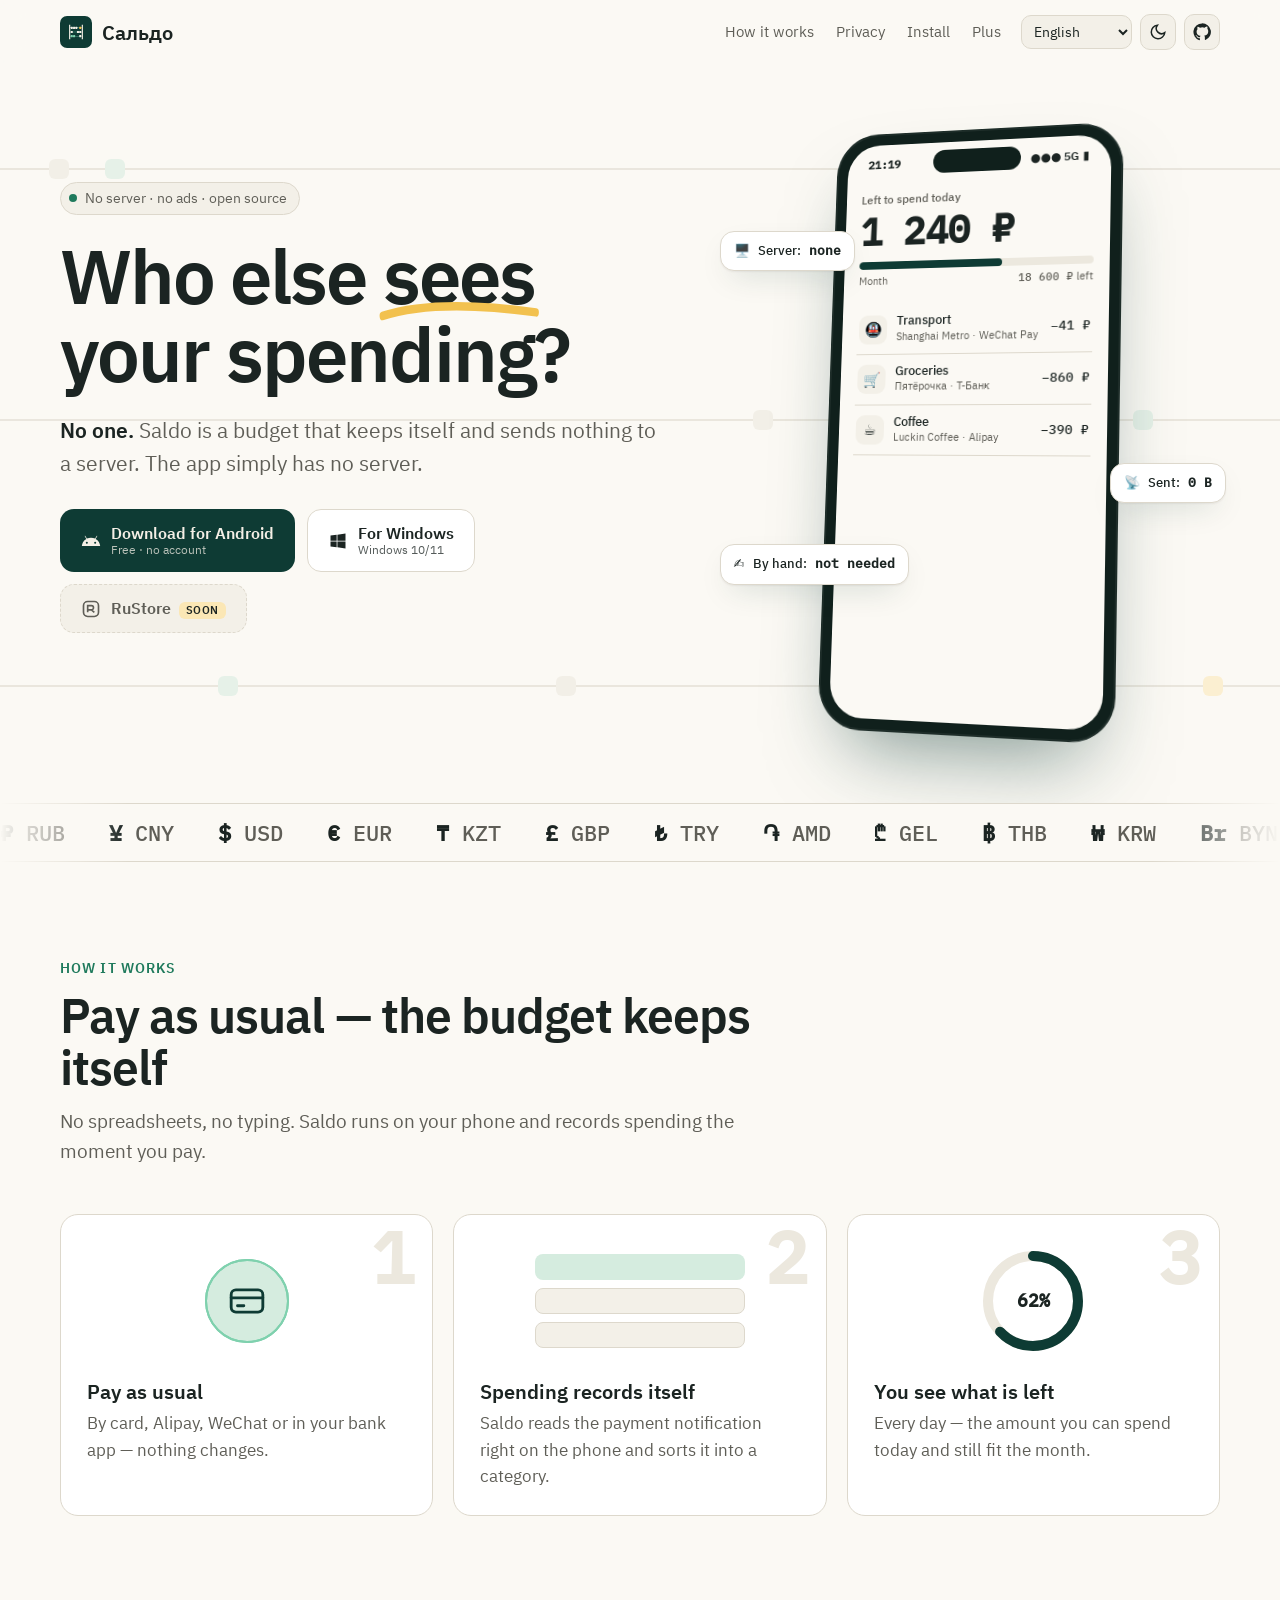
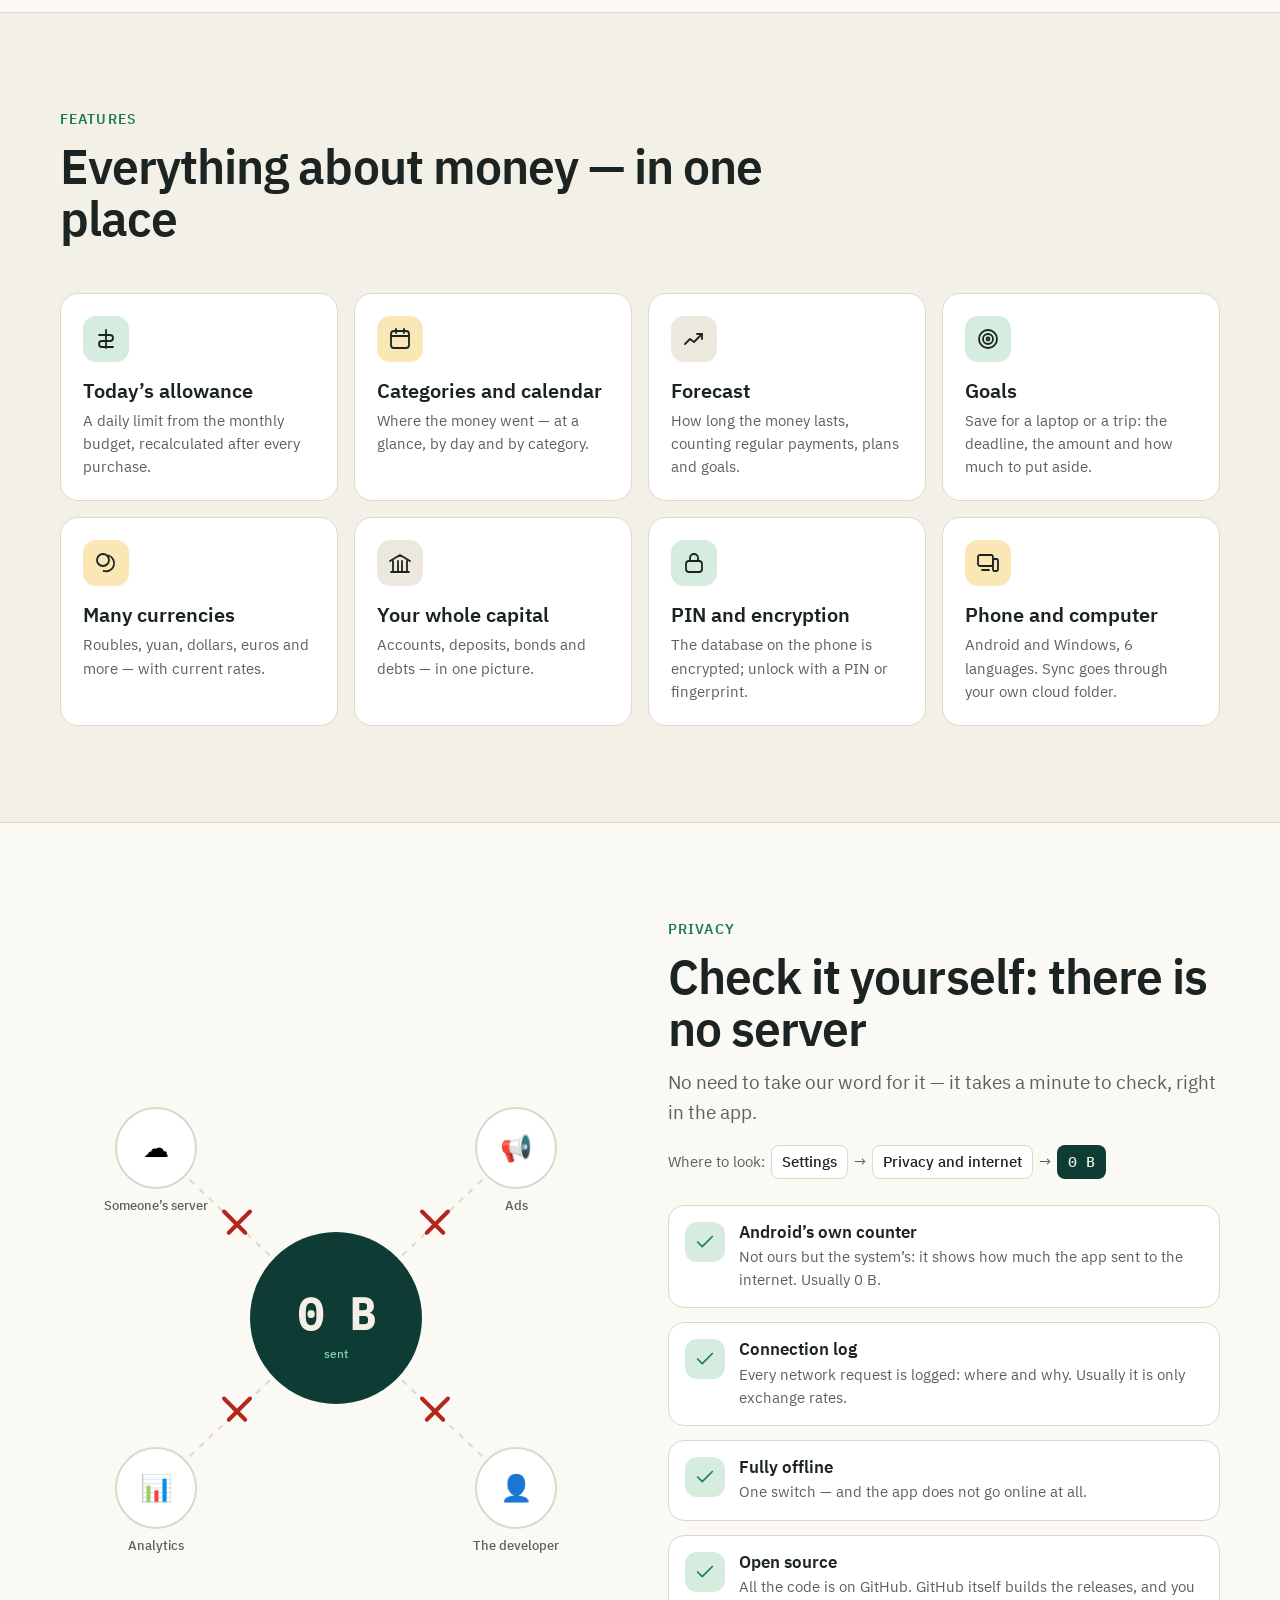
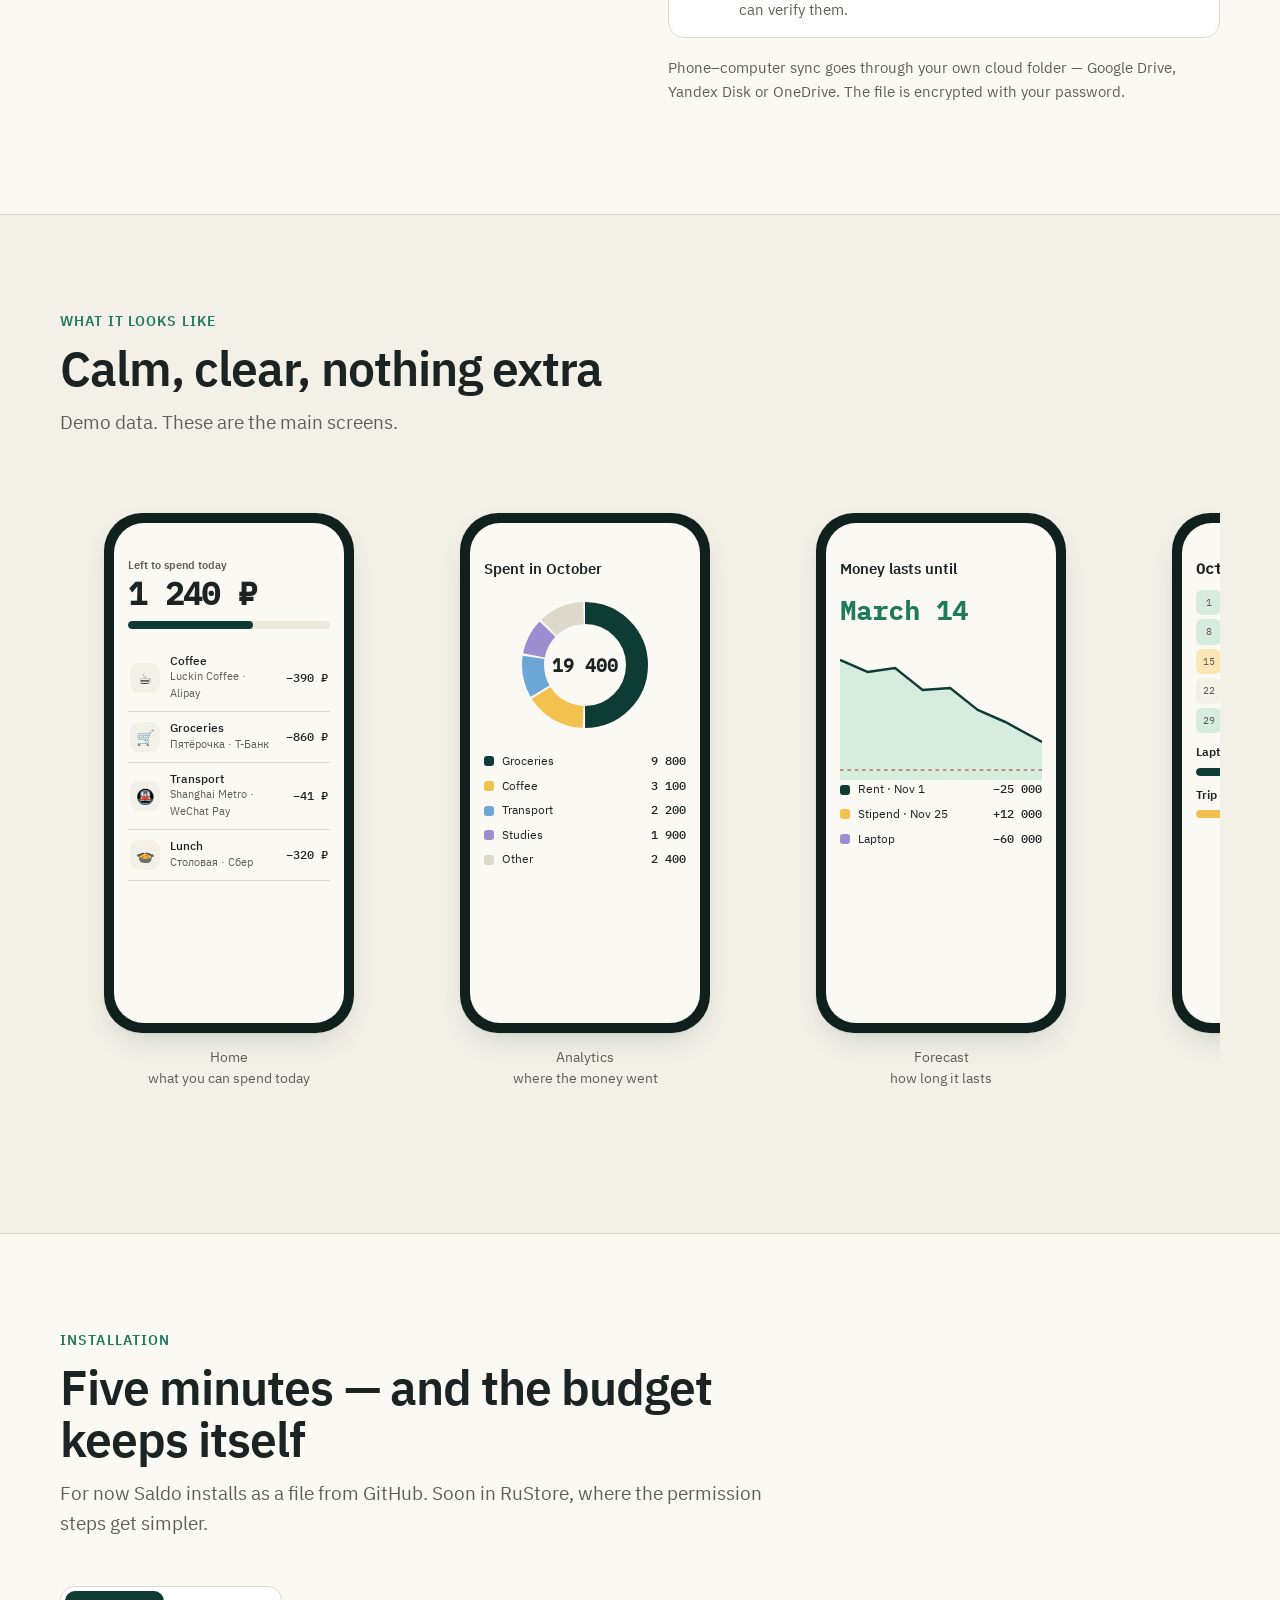
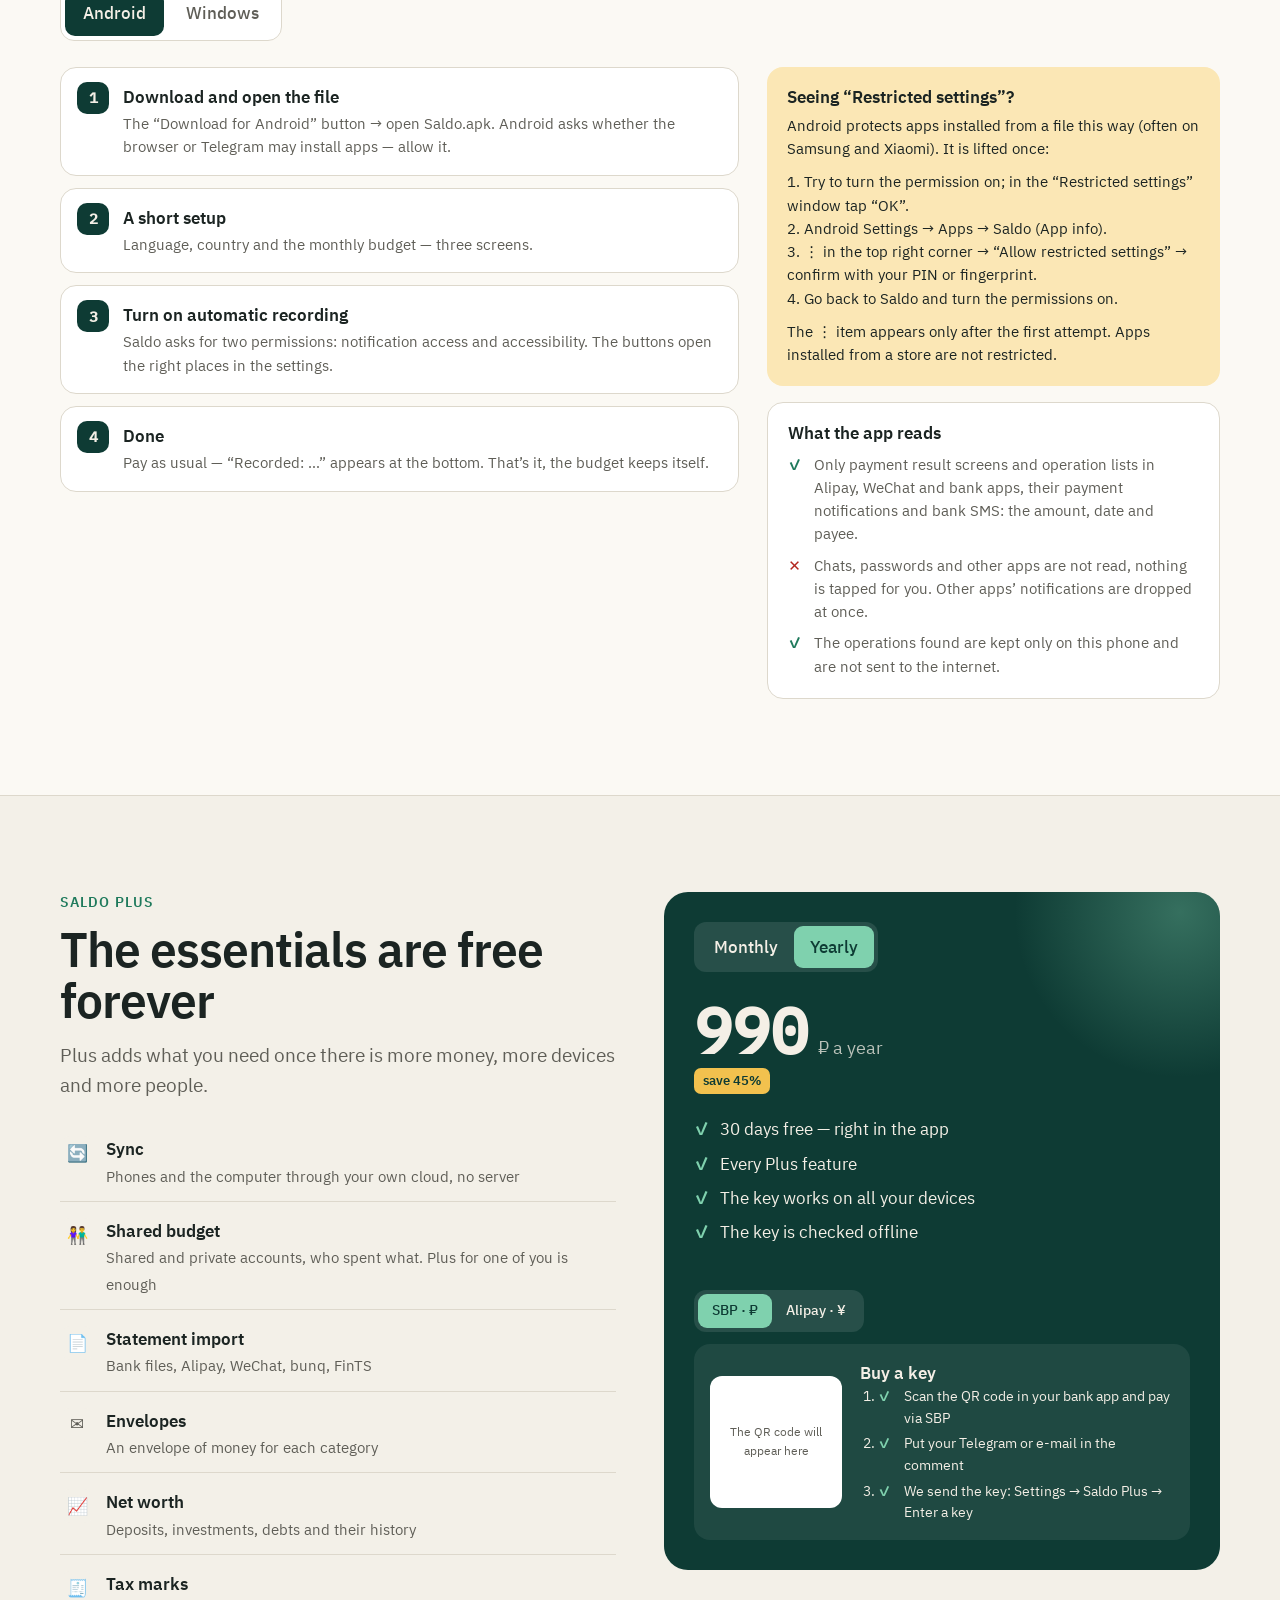
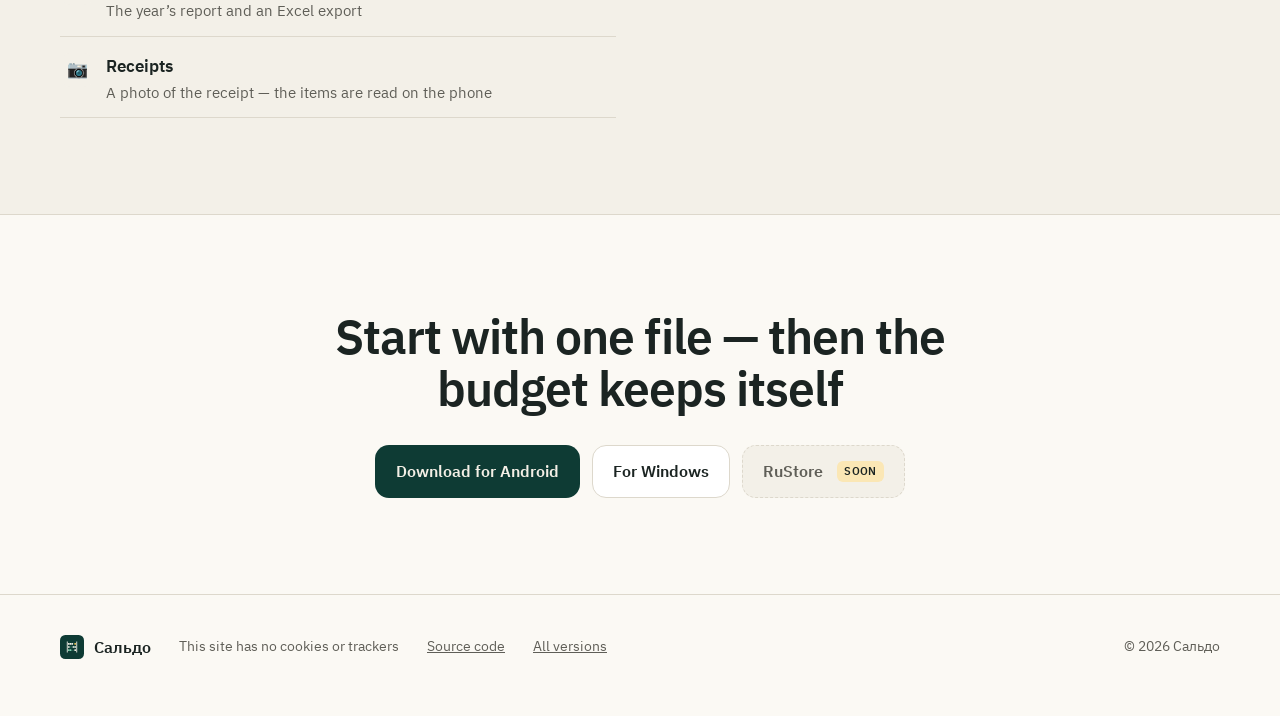
==== commit c62d216b: "Site: SBP or Alipay, knobs follow their buttons Co-Authored-By: Claude Opus 5.5 <noreply@anthropic.c" ====
--- a/site/index.html
+++ b/site/index.html
@@ -272,8 +272,8 @@
       <ul class="pf reveal" id="pf"></ul>
     </div>
     <div class="price reveal" style="--delay:.15s">
-      <div class="period" id="period"><span class="knob"></span><button type="button" data-per="month" data-i18n="per_month">Месяц</button><button type="button" class="on" data-per="year" data-i18n="per_year">Год</button></div>
-      <div class="amount"><span id="amt">990</span><small id="amtl" data-i18n="pr_year">₽ в год</small></div>
+      <div class="seg period" id="period"><span class="knob"></span><button type="button" data-per="month" data-i18n="per_month">Месяц</button><button type="button" class="on" data-per="year" data-i18n="per_year">Год</button></div>
+      <div class="amount"><span id="amt">990</span><small id="amtl">₽ в год</small></div>
       <span class="save" id="save" data-i18n="pr_save">выгоднее на 45%</span>
       <ul>
         <li data-i18n="pr_trial"></li>
@@ -281,9 +281,10 @@
         <li data-i18n="pr_li2"></li>
         <li data-i18n="pr_li3"></li>
       </ul>
+      <div class="seg pay" id="pay"><span class="knob"></span><button type="button" class="on" data-pay="sbp" data-i18n="pay_sbp">СБП · ₽</button><button type="button" data-pay="ali" data-i18n="pay_ali">Alipay · ¥</button></div>
       <div class="buy">
         <div class="qr" id="qr"><div class="ph" data-i18n="qr_soon">QR-код появится здесь</div></div>
-        <div><b data-i18n="buy_t">Купить ключ</b><ol><li data-i18n="buy_1"></li><li data-i18n="buy_2"></li><li data-i18n="buy_3"></li></ol></div>
+        <div><b data-i18n="buy_t">Купить ключ</b><ol><li id="buy1" data-i18n="buy_1"></li><li data-i18n="buy_2"></li><li data-i18n="buy_3"></li></ol></div>
       </div>
     </div>
   </div>
--- a/site/style.css
+++ b/site/style.css
@@ -364,10 +364,11 @@
 }
 .price::before { content: ""; position: absolute; width: 360px; height: 360px; right: -140px; top: -160px; border-radius: 50%; background: radial-gradient(circle, rgba(127,209,174,.35), transparent 65%); animation: glow 8s ease-in-out infinite alternate; }
 @keyframes glow { to { transform: translate(-60px, 60px); } }
-.period { display: inline-flex; background: rgba(255,255,255,.1); border-radius: 12px; padding: 4px; position: relative; }
-.period button { font: inherit; font-weight: 500; color: #F4EFE6; background: transparent; border: 0; padding: 8px 16px; border-radius: 9px; cursor: pointer; position: relative; z-index: 1; }
-.period .knob { position: absolute; top: 4px; bottom: 4px; border-radius: 9px; background: var(--mint); transition: left .35s var(--ease), width .35s var(--ease); }
-.period button.on { color: var(--emerald); }
+.seg { display: inline-flex; background: rgba(255,255,255,.1); border-radius: 12px; padding: 4px; position: relative; }
+.seg button { font: inherit; font-weight: 500; color: #F4EFE6; background: transparent; border: 0; padding: 8px 16px; border-radius: 9px; cursor: pointer; position: relative; z-index: 1; }
+.seg .knob { position: absolute; top: 4px; bottom: 4px; border-radius: 9px; background: var(--mint); transition: left .35s var(--ease), width .35s var(--ease); }
+.seg .knob { left: 4px; width: 0; }
+.seg button.on { color: var(--emerald); }
 .amount { font: 600 64px/1 PlexMono, monospace; margin: 26px 0 4px; display: flex; align-items: baseline; gap: 10px; }
 .amount small { font: 400 18px Plex, sans-serif; opacity: .75; }
 .save { display: inline-block; background: var(--gold); color: var(--emerald); font-weight: 600; font-size: 13px; padding: 3px 9px; border-radius: 7px; transition: opacity .3s, transform .3s; }
@@ -375,7 +376,9 @@
 .price ul { list-style: none; padding: 0; margin: 22px 0; display: grid; gap: 8px; }
 .price li { padding-left: 26px; position: relative; } .price li::before { content: "✓"; position: absolute; left: 0; color: var(--mint); font-weight: 600; }
 .price .btn { --bg: var(--mint); --fg: var(--emerald); }
-.buy { margin-top: 18px; display: grid; grid-template-columns: 132px 1fr; gap: 18px; align-items: center; background: rgba(255,255,255,.07); border-radius: 16px; padding: 16px; }
+.pay { margin-top: 22px; }
+.pay button { font-size: 14px; padding: 6px 14px; }
+.buy { margin-top: 12px; display: grid; grid-template-columns: 132px 1fr; gap: 18px; align-items: center; background: rgba(255,255,255,.07); border-radius: 16px; padding: 16px; }
 .qr { width: 132px; height: 132px; border-radius: 12px; background: #fff; display: grid; place-items: center; overflow: hidden; }
 .qr img { width: 100%; height: 100%; object-fit: contain; }
 .qr .ph { color: #5F5E57; font-size: 12px; text-align: center; padding: 10px; }
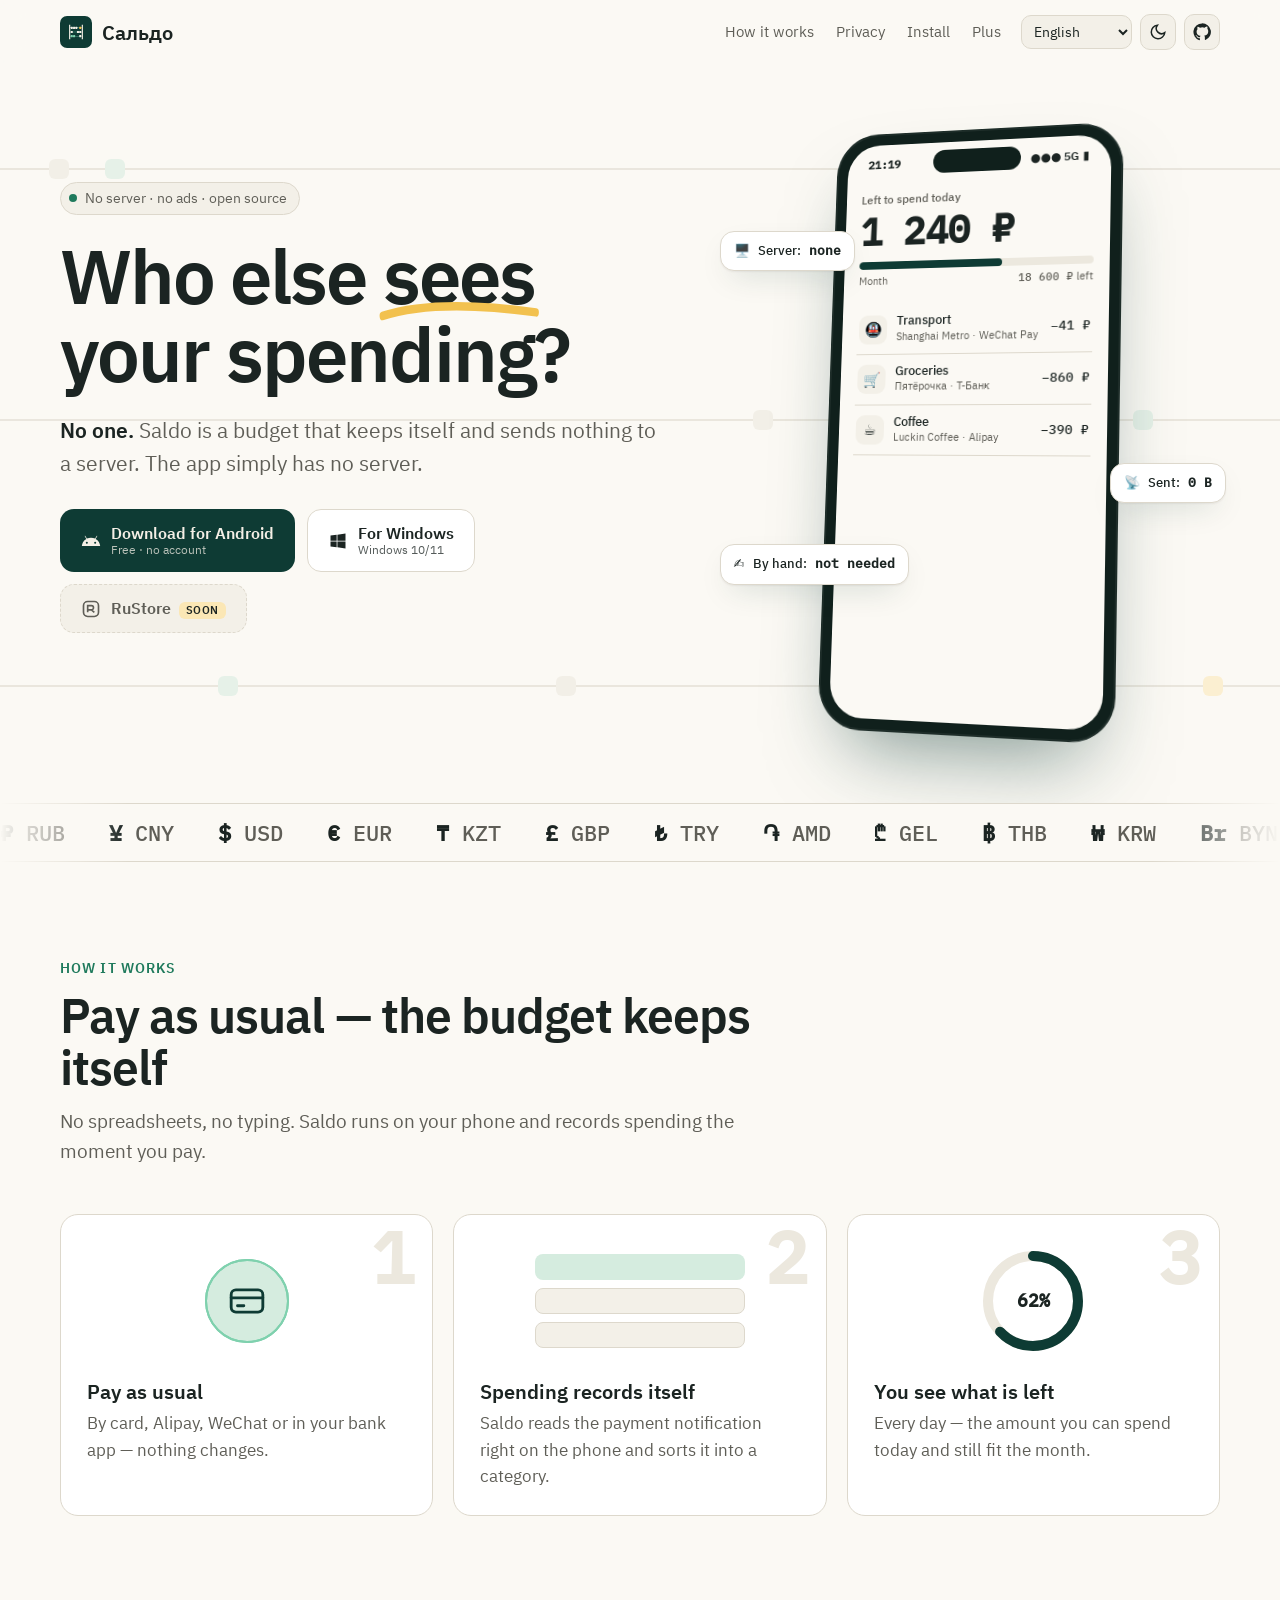
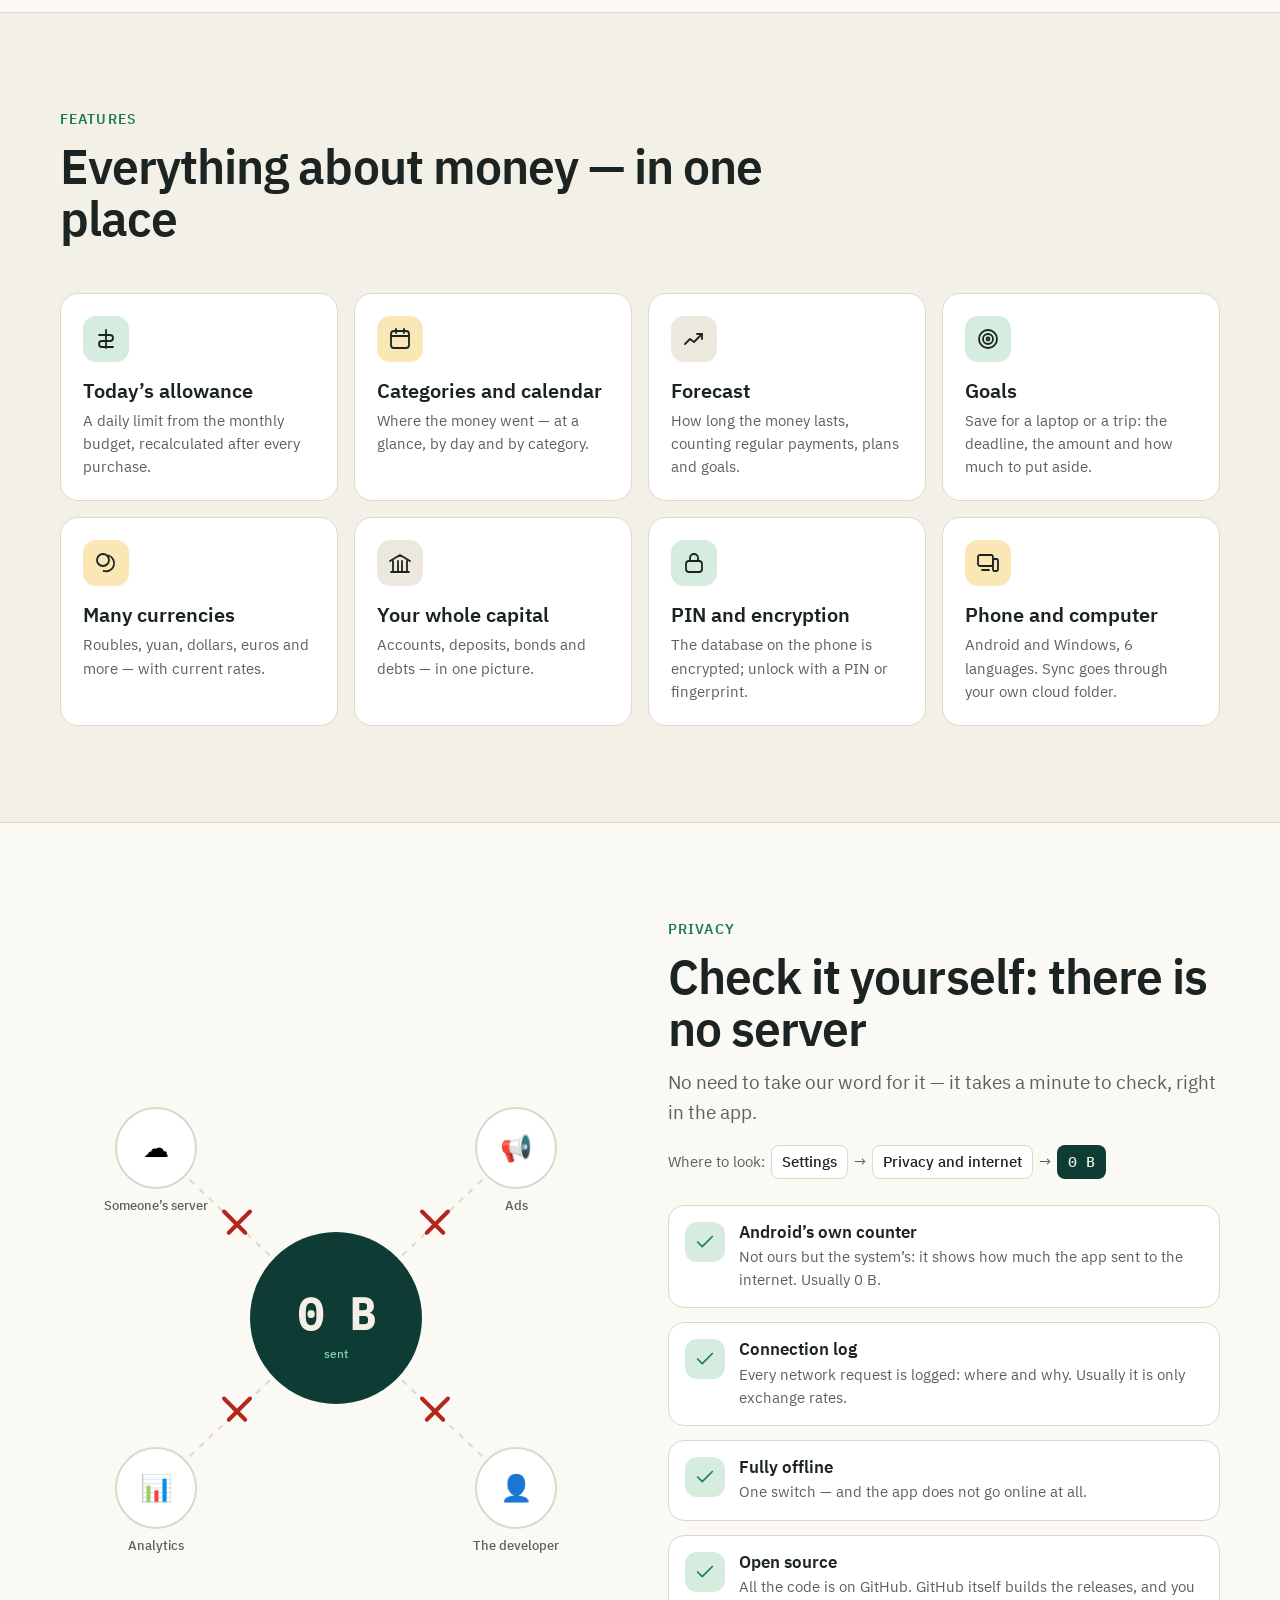
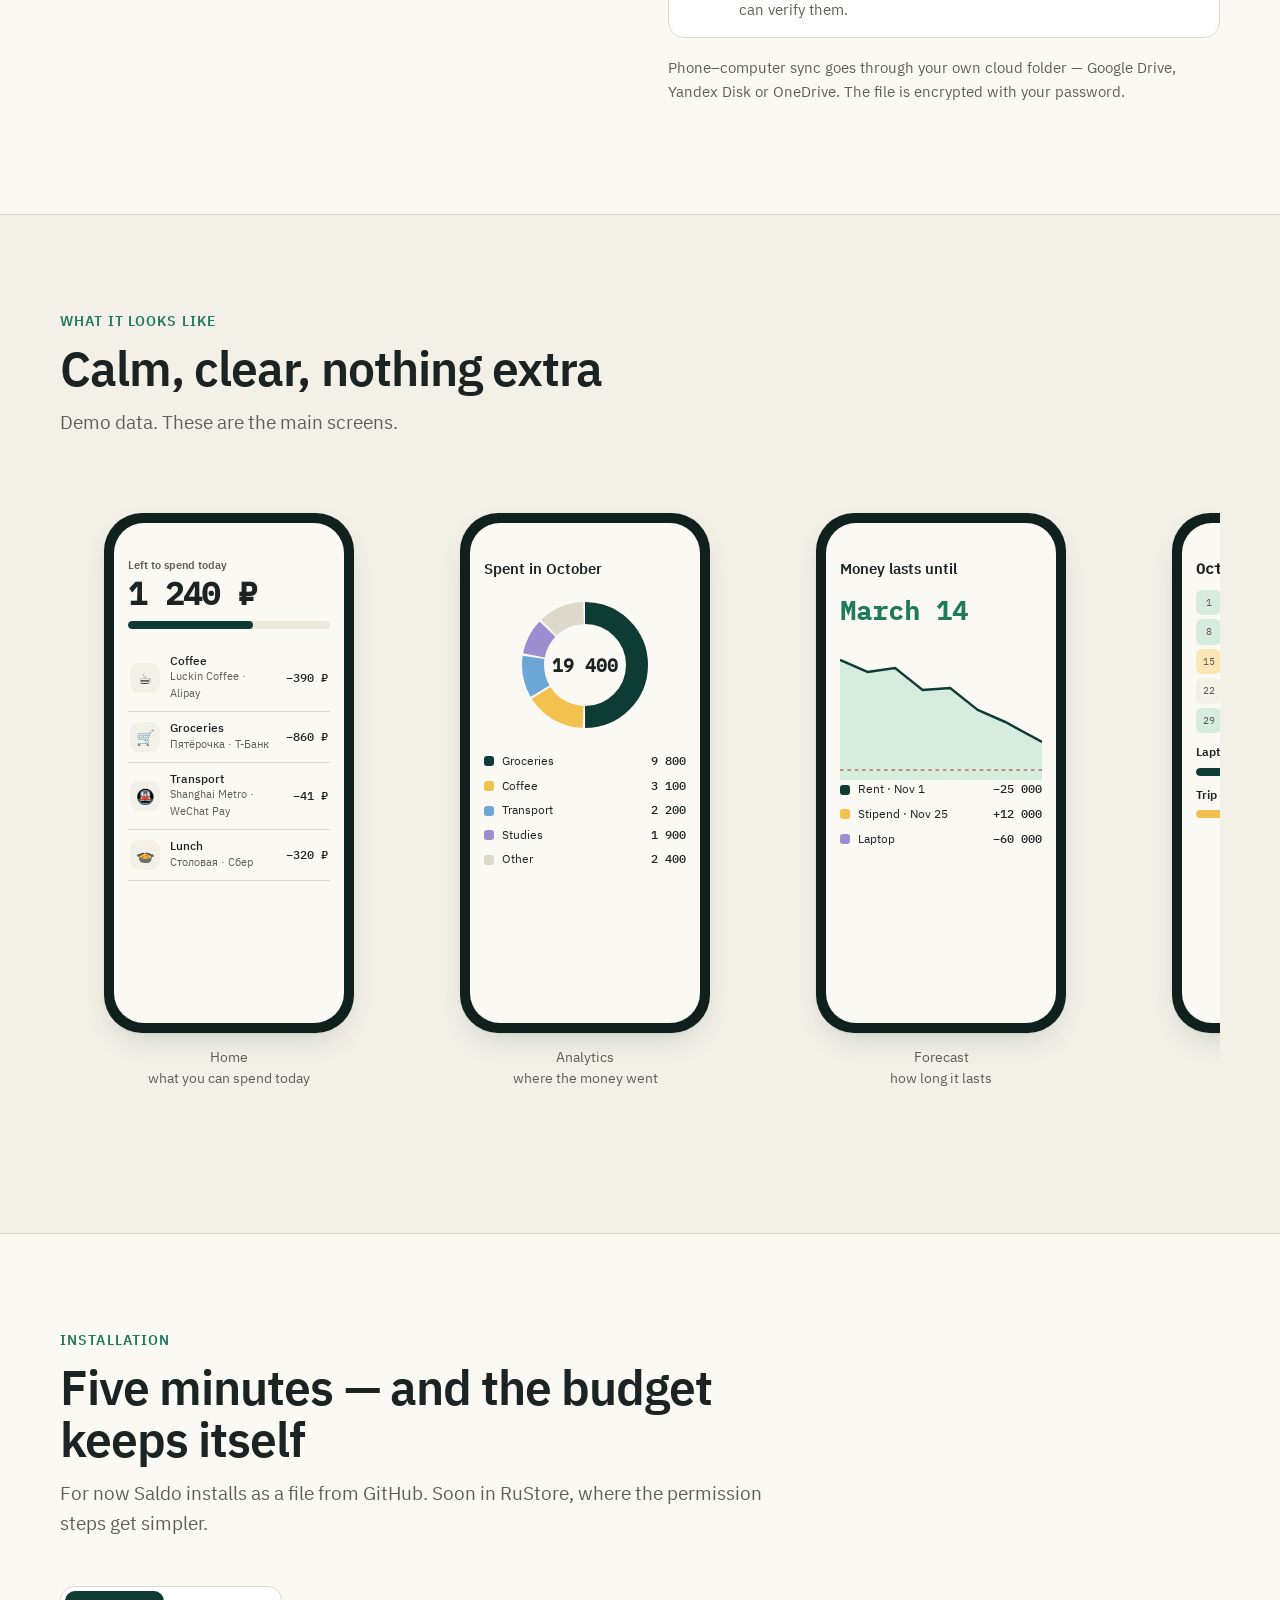
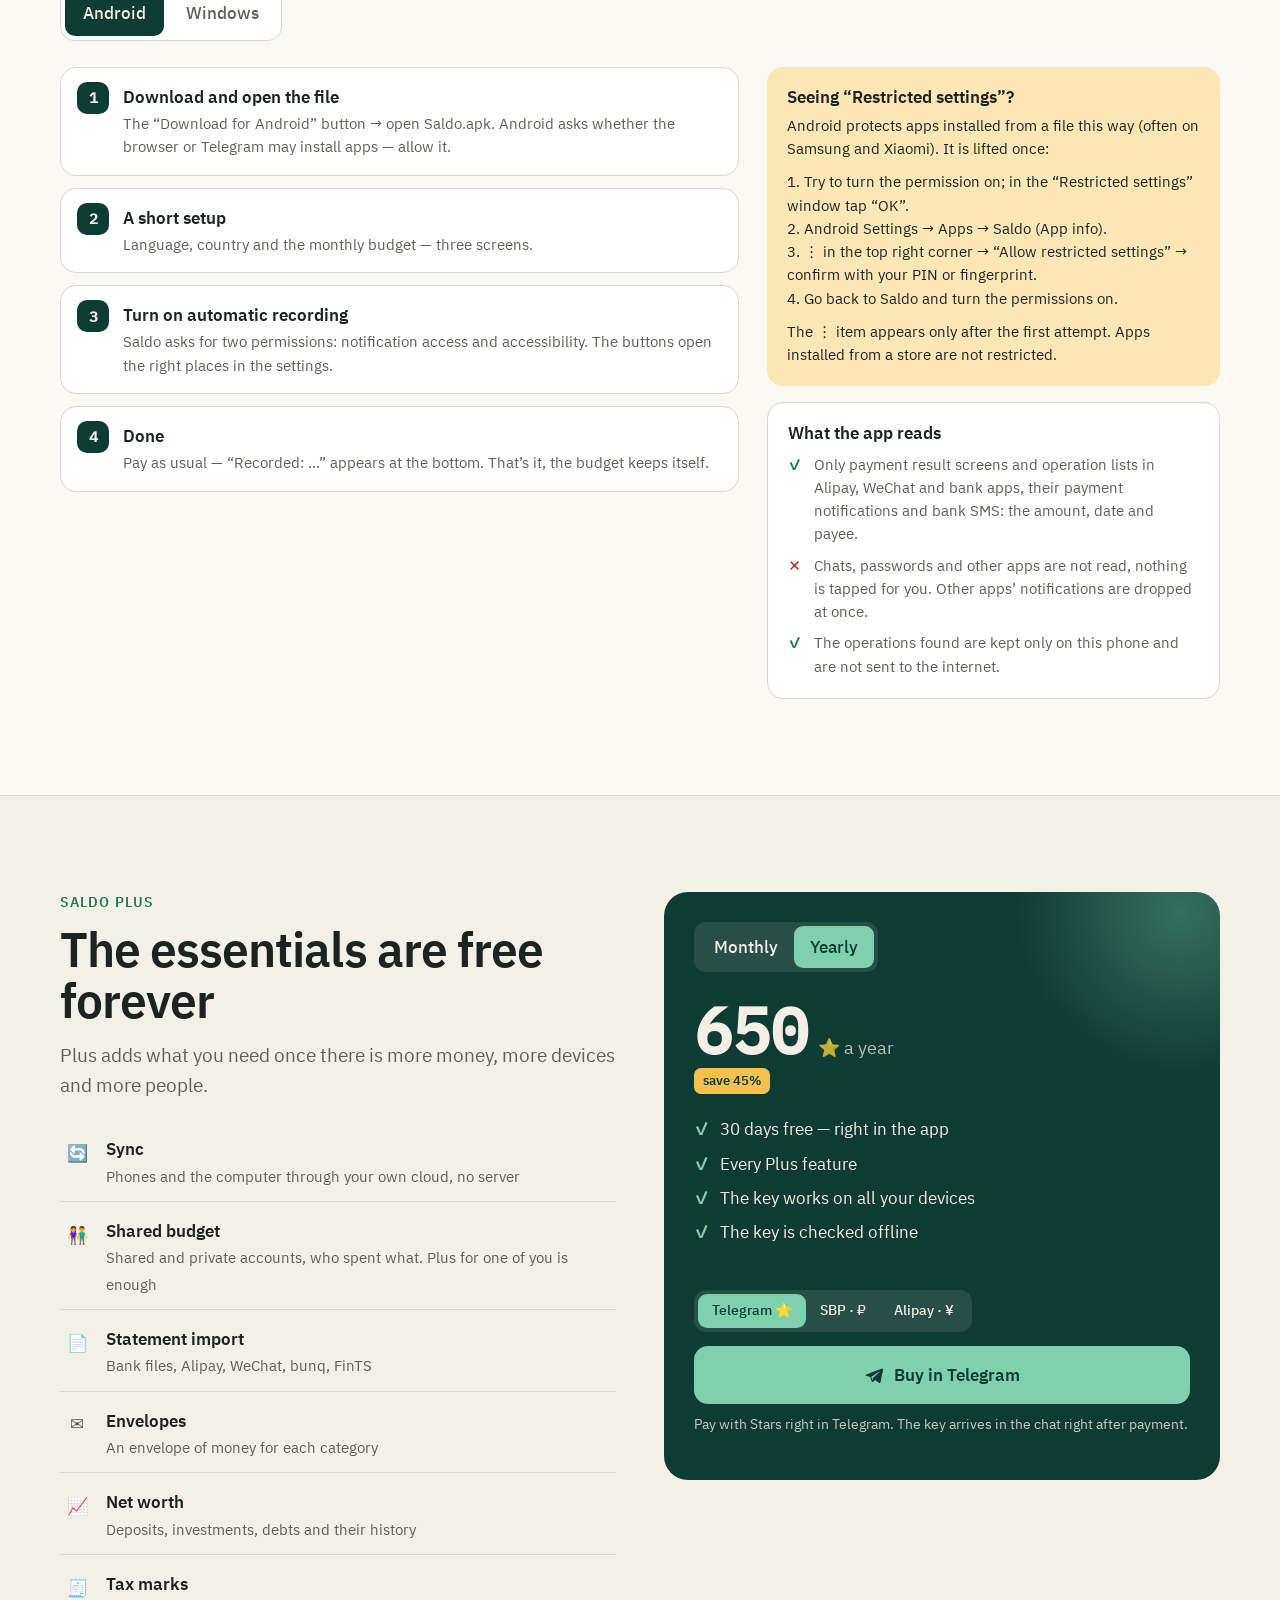
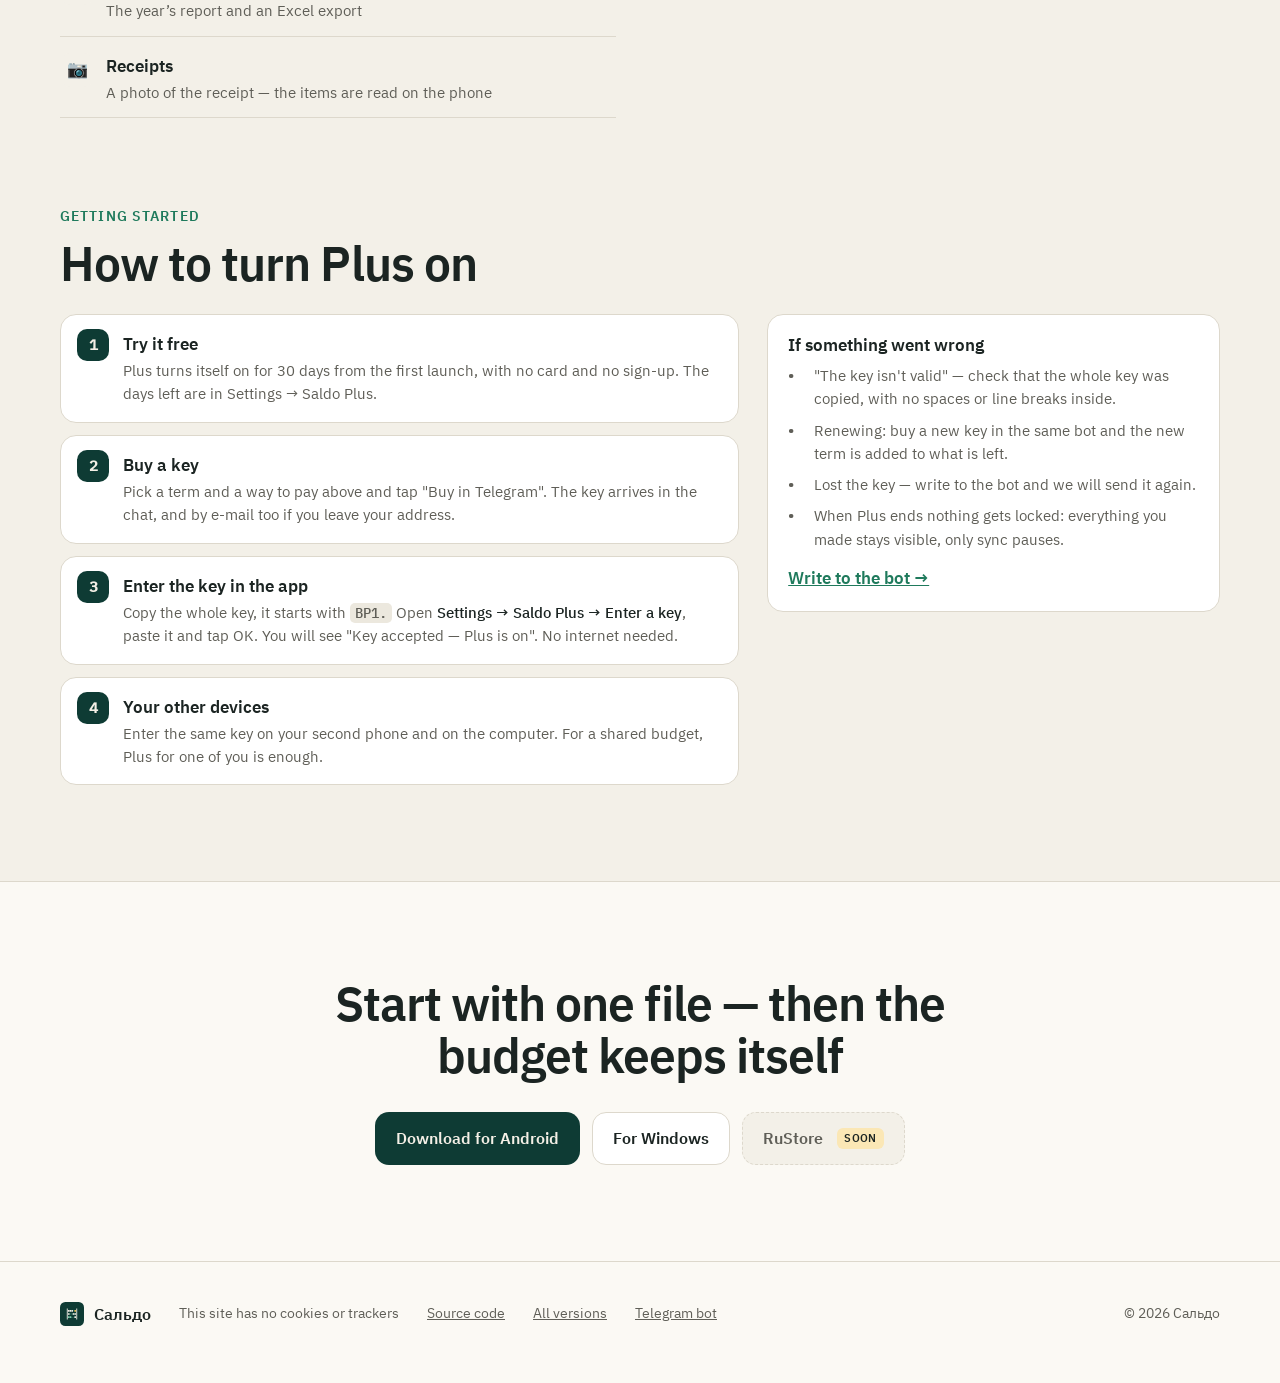
==== commit 2b9f1a93: "Site: buy Plus in the Telegram bot, a guide to turning Plus on, a phone layout" ====
--- a/site/index.html
+++ b/site/index.html
@@ -17,11 +17,13 @@
 <header class="top" id="top">
   <div class="wrap">
     <a class="brand" href="#"><img src="icon.svg" alt=""><span>Сальдо</span></a>
-    <nav class="nav">
+    <nav class="nav" id="nav">
       <a href="#how" data-i18n="nav_how">Как работает</a>
       <a href="#privacy" data-i18n="nav_privacy">Приватность</a>
       <a href="#install" data-i18n="nav_install">Установка</a>
       <a href="#plus" data-i18n="nav_plus">Плюс</a>
+      <a href="#activate" class="only-menu" data-i18n="act_t">Как включить Плюс</a>
+      <a href="https://t.me/Saldobudget_bot" class="only-menu" target="_blank" rel="noopener" data-i18n="ft_bot">Telegram-бот</a>
     </nav>
     <div class="tools">
       <select class="lang" id="lang" aria-label="Language"></select>
@@ -31,6 +33,9 @@
       <a class="iconbtn" href="https://github.com/Dania201032/saldo" aria-label="GitHub">
         <svg viewBox="0 0 24 24" fill="currentColor"><path d="M12 .5A11.5 11.5 0 0 0 8.4 22.9c.6.1.8-.3.8-.6v-2c-3.2.7-3.9-1.5-3.9-1.5-.5-1.3-1.3-1.7-1.3-1.7-1-.7.1-.7.1-.7 1.2.1 1.8 1.2 1.8 1.2 1 1.8 2.8 1.3 3.5 1 .1-.8.4-1.3.7-1.6-2.6-.3-5.3-1.3-5.3-5.7 0-1.3.5-2.3 1.2-3.1-.1-.3-.5-1.5.1-3.2 0 0 1-.3 3.3 1.2a11.4 11.4 0 0 1 6 0C17.9 4.3 19 4.6 19 4.6c.6 1.7.2 2.9.1 3.2.8.8 1.2 1.8 1.2 3.1 0 4.4-2.7 5.4-5.3 5.7.4.4.8 1.1.8 2.2v3.3c0 .3.2.7.8.6A11.5 11.5 0 0 0 12 .5z"/></svg>
       </a>
+      <button class="iconbtn menubtn" id="menu" type="button" aria-expanded="false" aria-controls="nav" data-i18n-title="menu" title="Меню">
+        <svg viewBox="0 0 24 24" fill="none" stroke="currentColor" stroke-width="2" stroke-linecap="round"><path class="m1" d="M4 7h16"/><path class="m2" d="M4 12h16"/><path class="m3" d="M4 17h16"/></svg>
+      </button>
     </div>
   </div>
 </header>
@@ -281,10 +286,41 @@
         <li data-i18n="pr_li2"></li>
         <li data-i18n="pr_li3"></li>
       </ul>
-      <div class="seg pay" id="pay"><span class="knob"></span><button type="button" class="on" data-pay="sbp" data-i18n="pay_sbp">СБП · ₽</button><button type="button" data-pay="ali" data-i18n="pay_ali">Alipay · ¥</button></div>
+      <div class="seg pay" id="pay"><span class="knob"></span><button type="button" class="on" data-pay="stars" data-i18n="pay_stars">Telegram ⭐</button><button type="button" data-pay="sbp" data-i18n="pay_sbp">СБП · ₽</button><button type="button" data-pay="ali" data-i18n="pay_ali">Alipay · ¥</button></div>
       <div class="buy">
-        <div class="qr" id="qr"><div class="ph" data-i18n="qr_soon">QR-код появится здесь</div></div>
-        <div><b data-i18n="buy_t">Купить ключ</b><ol><li id="buy1" data-i18n="buy_1"></li><li data-i18n="buy_2"></li><li data-i18n="buy_3"></li></ol></div>
+        <a class="btn tg" id="tgBuy" href="https://t.me/Saldobudget_bot" target="_blank" rel="noopener">
+          <svg viewBox="0 0 24 24" fill="currentColor"><path d="M21.4 4.2 2.9 11.3c-1.3.5-1.2 1.2-.2 1.5l4.7 1.5 1.8 5.6c.2.6.4.8.9.8.4 0 .6-.2.9-.5l2.3-2.2 4.8 3.5c.9.5 1.5.2 1.7-.8l3.1-14.7c.3-1.3-.5-1.9-1.5-1.8zM8.7 14.1l9.6-6c.5-.3.9-.1.5.2l-8.2 7.4-.3 3.4-1.6-5z"/></svg>
+          <span data-i18n="buy_tg">Купить в Telegram</span>
+        </a>
+        <p class="buy-note" id="buyNote"></p>
+        <details class="no-tg" id="noTg">
+          <summary data-i18n="no_tg">Нет Telegram? Оплата по QR</summary>
+          <div class="buy-qr">
+            <div class="qr" id="qr"><div class="ph" data-i18n="qr_soon">QR-код появится здесь</div></div>
+            <ol><li id="buy1" data-i18n="buy_1"></li><li data-i18n="buy_2"></li><li data-i18n="buy_3"></li></ol>
+          </div>
+        </details>
+      </div>
+    </div>
+
+    <!-- how to turn Plus on, step by step -->
+    <div class="activate" id="activate">
+      <div class="sec-h reveal" style="margin-bottom:24px">
+        <div class="kicker" data-i18n="act_k">Подключение</div>
+        <h2 data-i18n="act_t">Как включить Плюс</h2>
+      </div>
+      <div class="inst">
+        <ol class="ol reveal">
+          <li><b data-i18n="act1_t"></b><p data-i18n="act1"></p></li>
+          <li><b data-i18n="act2_t"></b><p data-i18n="act2"></p></li>
+          <li><b data-i18n="act3_t"></b><p data-i18n-html="act3"></p></li>
+          <li><b data-i18n="act4_t"></b><p data-i18n="act4"></p></li>
+        </ol>
+        <div class="reads faq reveal" style="margin-top:0">
+          <h3 data-i18n="actq_t">Если что-то пошло не так</h3>
+          <p data-i18n="actq1"></p><p data-i18n="actq2"></p><p data-i18n="actq3"></p><p data-i18n="actq4"></p>
+          <a class="help-link" href="https://t.me/Saldobudget_bot" target="_blank" rel="noopener" data-i18n="actq_bot">Написать в бот</a>
+        </div>
       </div>
     </div>
   </div>
@@ -309,9 +345,16 @@
     <span data-i18n="ft_site">Сайт без cookies и счётчиков</span>
     <a href="https://github.com/Dania201032/saldo" data-i18n="ft_code">Исходный код</a>
     <a href="https://github.com/Dania201032/saldo/releases" data-i18n="ft_releases">Все версии</a>
+    <a href="https://t.me/Saldobudget_bot" target="_blank" rel="noopener" data-i18n="ft_bot">Telegram-бот</a>
     <span class="sp">© 2026 Сальдо</span>
   </div>
 </footer>
+
+<!-- phones: download stays one tap away once the hero is scrolled past -->
+<div class="dock" id="dock" aria-hidden="true">
+  <a class="btn dl-android" href="https://github.com/Dania201032/saldo/releases/latest" tabindex="-1"><span data-i18n="dl_android">Скачать для Android</span></a>
+  <a class="btn ghost" href="#plus" tabindex="-1" data-i18n="nav_plus">Плюс</a>
+</div>
 
 <script src="i18n.js"></script>
 <script src="app.js"></script>
--- a/site/style.css
+++ b/site/style.css
@@ -70,7 +70,33 @@
   border: 1px solid var(--rule); background: var(--shade); color: var(--ink); cursor: pointer; text-decoration: none;
 }
 .iconbtn svg { width: 18px; height: 18px; }
-@media (max-width: 860px) { .nav { display: none; } .tools { margin-left: auto; } }
+.menubtn, .nav .only-menu { display: none; }
+/* phones and narrow windows: the links fold into a menu under the header */
+@media (max-width: 860px) {
+  .tools { margin-left: auto; }
+  .menubtn { display: grid; }
+  .menubtn path { transition: transform .3s var(--ease), opacity .2s; transform-origin: center; }
+  .menu-open .menubtn .m1 { transform: translateY(5px) rotate(45deg); }
+  .menu-open .menubtn .m2 { opacity: 0; }
+  .menu-open .menubtn .m3 { transform: translateY(-5px) rotate(-45deg); }
+  .top.menu-open { background: var(--paper); border-bottom-color: var(--rule); }
+  .nav {
+    position: absolute; left: 0; right: 0; top: 100%; margin: 0; flex-direction: column; gap: 0;
+    padding: 6px 16px 14px; background: var(--paper); border-bottom: 1px solid var(--rule); box-shadow: var(--shadow);
+    font-size: 17px; visibility: hidden; opacity: 0; transform: translateY(-8px);
+    transition: opacity .25s var(--ease), transform .25s var(--ease), visibility .25s;
+  }
+  .nav.open { visibility: visible; opacity: 1; transform: none; }
+  .nav a, .nav .only-menu { display: block; padding: 13px 4px; color: var(--ink); border-bottom: 1px solid var(--rule); }
+  .nav a:last-child { border-bottom: 0; }
+}
+@media (max-width: 420px) {
+  .top .wrap { gap: 10px; height: 58px; }
+  .brand { font-size: 18px; }
+  .brand img { width: 28px; height: 28px; }
+  .lang { max-width: 104px; padding: 6px 4px; }
+  .tools > a.iconbtn { display: none; } /* GitHub stays one tap away in the footer */
+}
 
 /* ---------- buttons ---------- */
 .btns { display: flex; flex-wrap: wrap; gap: 12px; }
@@ -378,12 +404,30 @@
 .price .btn { --bg: var(--mint); --fg: var(--emerald); }
 .pay { margin-top: 22px; }
 .pay button { font-size: 14px; padding: 6px 14px; }
-.buy { margin-top: 12px; display: grid; grid-template-columns: 132px 1fr; gap: 18px; align-items: center; background: rgba(255,255,255,.07); border-radius: 16px; padding: 16px; }
+.buy { margin-top: 14px; display: grid; gap: 10px; }
+.buy .btn.tg { --bg: var(--mint); --fg: var(--emerald); justify-content: center; font-size: 17px; padding: 15px 20px; }
+.buy-note { margin: 0; font-size: 14px; opacity: .8; min-height: 2.6em; }
+.no-tg { background: rgba(255,255,255,.07); border-radius: 16px; }
+.no-tg[hidden] { display: none; }
+.no-tg summary { cursor: pointer; padding: 13px 16px; font-size: 14px; font-weight: 500; list-style: none; display: flex; justify-content: space-between; gap: 10px; }
+.no-tg summary::-webkit-details-marker { display: none; }
+.no-tg summary::after { content: "+"; font: 500 18px/1 PlexMono, monospace; transition: transform .3s var(--ease); }
+.no-tg[open] summary::after { transform: rotate(45deg); }
+.buy-qr { display: grid; grid-template-columns: 132px 1fr; gap: 18px; align-items: center; padding: 0 16px 16px; }
 .qr { width: 132px; height: 132px; border-radius: 12px; background: #fff; display: grid; place-items: center; overflow: hidden; }
 .qr img { width: 100%; height: 100%; object-fit: contain; }
 .qr .ph { color: #5F5E57; font-size: 12px; text-align: center; padding: 10px; }
-.buy ol { margin: 0; padding-left: 18px; font-size: 14px; display: grid; gap: 4px; }
-@media (max-width: 480px) { .buy { grid-template-columns: 1fr; } .qr { margin-inline: auto; } }
+.price .buy ol { margin: 0; padding-left: 18px; font-size: 14px; display: grid; gap: 4px; }
+.price .buy ol li { padding-left: 0; }
+.price .buy ol li::before { content: none; }
+@media (max-width: 480px) { .buy-qr { grid-template-columns: 1fr; } .qr { margin-inline: auto; } }
+
+/* how to turn Plus on */
+.plus .activate { grid-column: 1 / -1; margin-top: 40px; scroll-margin-top: 80px; }
+.activate .ol code { font-family: PlexMono, monospace; font-size: .92em; background: var(--track); border-radius: 5px; padding: 1px 5px; }
+.activate .ol p b { display: inline; margin: 0; color: var(--ink); font-weight: 500; }
+.reads.faq p::before { content: "•"; color: var(--muted); }
+.help-link { display: inline-block; margin-top: 14px; font-weight: 600; color: var(--good); }
 
 /* download band + footer */
 .band { text-align: center; }
@@ -395,6 +439,68 @@
 footer .brand img { width: 24px; height: 24px; }
 footer .sp { margin-left: auto; }
 
+/* the download dock: phones only, after the hero */
+.dock { display: none; }
+@media (max-width: 700px) {
+  .dock {
+    position: fixed; z-index: 40; left: 12px; right: 12px; bottom: calc(12px + env(safe-area-inset-bottom));
+    display: grid; grid-template-columns: 1fr auto; gap: 8px; padding: 8px; border-radius: 20px;
+    background: color-mix(in srgb, var(--paper) 88%, transparent); border: 1px solid var(--rule); box-shadow: var(--shadow);
+    backdrop-filter: blur(12px); -webkit-backdrop-filter: blur(12px);
+    transform: translateY(140%); transition: transform .4s var(--ease);
+  }
+  .dock.show { transform: none; }
+  .dock .btn { justify-content: center; padding: 12px 16px; }
+  footer { padding-bottom: 110px; }
+}
+
+/* ---------- phones: tighter rhythm, smaller mockups ---------- */
+@media (max-width: 600px) {
+  body { font-size: 16px; }
+  section { padding: 60px 0; }
+  .sec-h { margin-bottom: 28px; }
+  .sec-h p { font-size: 17px; }
+  .hero { padding: 24px 0 40px; }
+  .hero .wrap { gap: 8px; }
+  .eyebrow { font-size: 13px; margin-bottom: 16px; }
+  h1 { font-size: clamp(36px, 11vw, 46px); margin-bottom: 16px; }
+  .lead { margin-bottom: 22px; }
+  .hero .btns { display: grid; grid-template-columns: 1fr 1fr; gap: 10px; }
+  .hero .btns .dl-android { grid-column: 1 / -1; justify-content: center; padding: 15px 18px; }
+  .hero .btns .btn:not(.dl-android) { justify-content: center; padding: 12px 10px; font-size: 15px; }
+  .hero .btns .btn:not(.dl-android) small { display: none; }
+  .stage { min-height: 0; padding: 24px 0 8px; }
+  .stage .phone { width: 260px; height: 530px; border-radius: 40px; }
+  .stage .screen { border-radius: 30px; }
+  .ticker { padding: 10px 0; }
+  .ticker div { font-size: 17px; gap: 30px; }
+  .step { padding: 20px; }
+  .step .vis { height: 92px; margin-bottom: 12px; }
+  .step .vis > * { scale: .82; }
+  .step::before { font-size: 56px; }
+  /* features: icon beside the text instead of above it */
+  .grid { gap: 10px; }
+  .feat { display: grid; grid-template-columns: 42px 1fr; column-gap: 14px; padding: 16px; }
+  .feat .fi { width: 42px; height: 42px; margin: 0; grid-row: span 2; }
+  .feat h3 { font-size: 17px; margin-bottom: 2px; }
+  .feat:hover { transform: none; }
+  .privacy .wrap { gap: 24px; }
+  .privacy .net { max-width: 300px; }
+  .wrap.shots { gap: 16px; width: 100%; padding-inline: calc(50% - 115px); scroll-padding-inline: calc(50% - 115px); }
+  .shot { margin: 0; width: 230px; } /* the next screen peeks in from the side */
+  .shot .phone { width: 230px; height: 480px; }
+  .ol li { padding: 14px 14px 14px 56px; }
+  .ol li::before { left: 12px; width: 30px; height: 30px; }
+  .price { padding: 22px 18px; border-radius: 20px; }
+  .amount { font-size: 54px; margin-top: 20px; }
+  .seg.pay { display: flex; }
+  .seg.pay button { flex: 1; padding: 7px 6px; font-size: 13px; }
+  .plus .activate { margin-top: 16px; }
+  .band h2 { font-size: 28px; }
+  .band .btns { display: grid; }
+  footer .sp { margin-left: 0; width: 100%; }
+}
+
 @media (prefers-reduced-motion: reduce) {
   *, *::before, *::after { animation-duration: .01ms !important; animation-iteration-count: 1 !important; transition-duration: .01ms !important; }
   .reveal { opacity: 1; transform: none; }
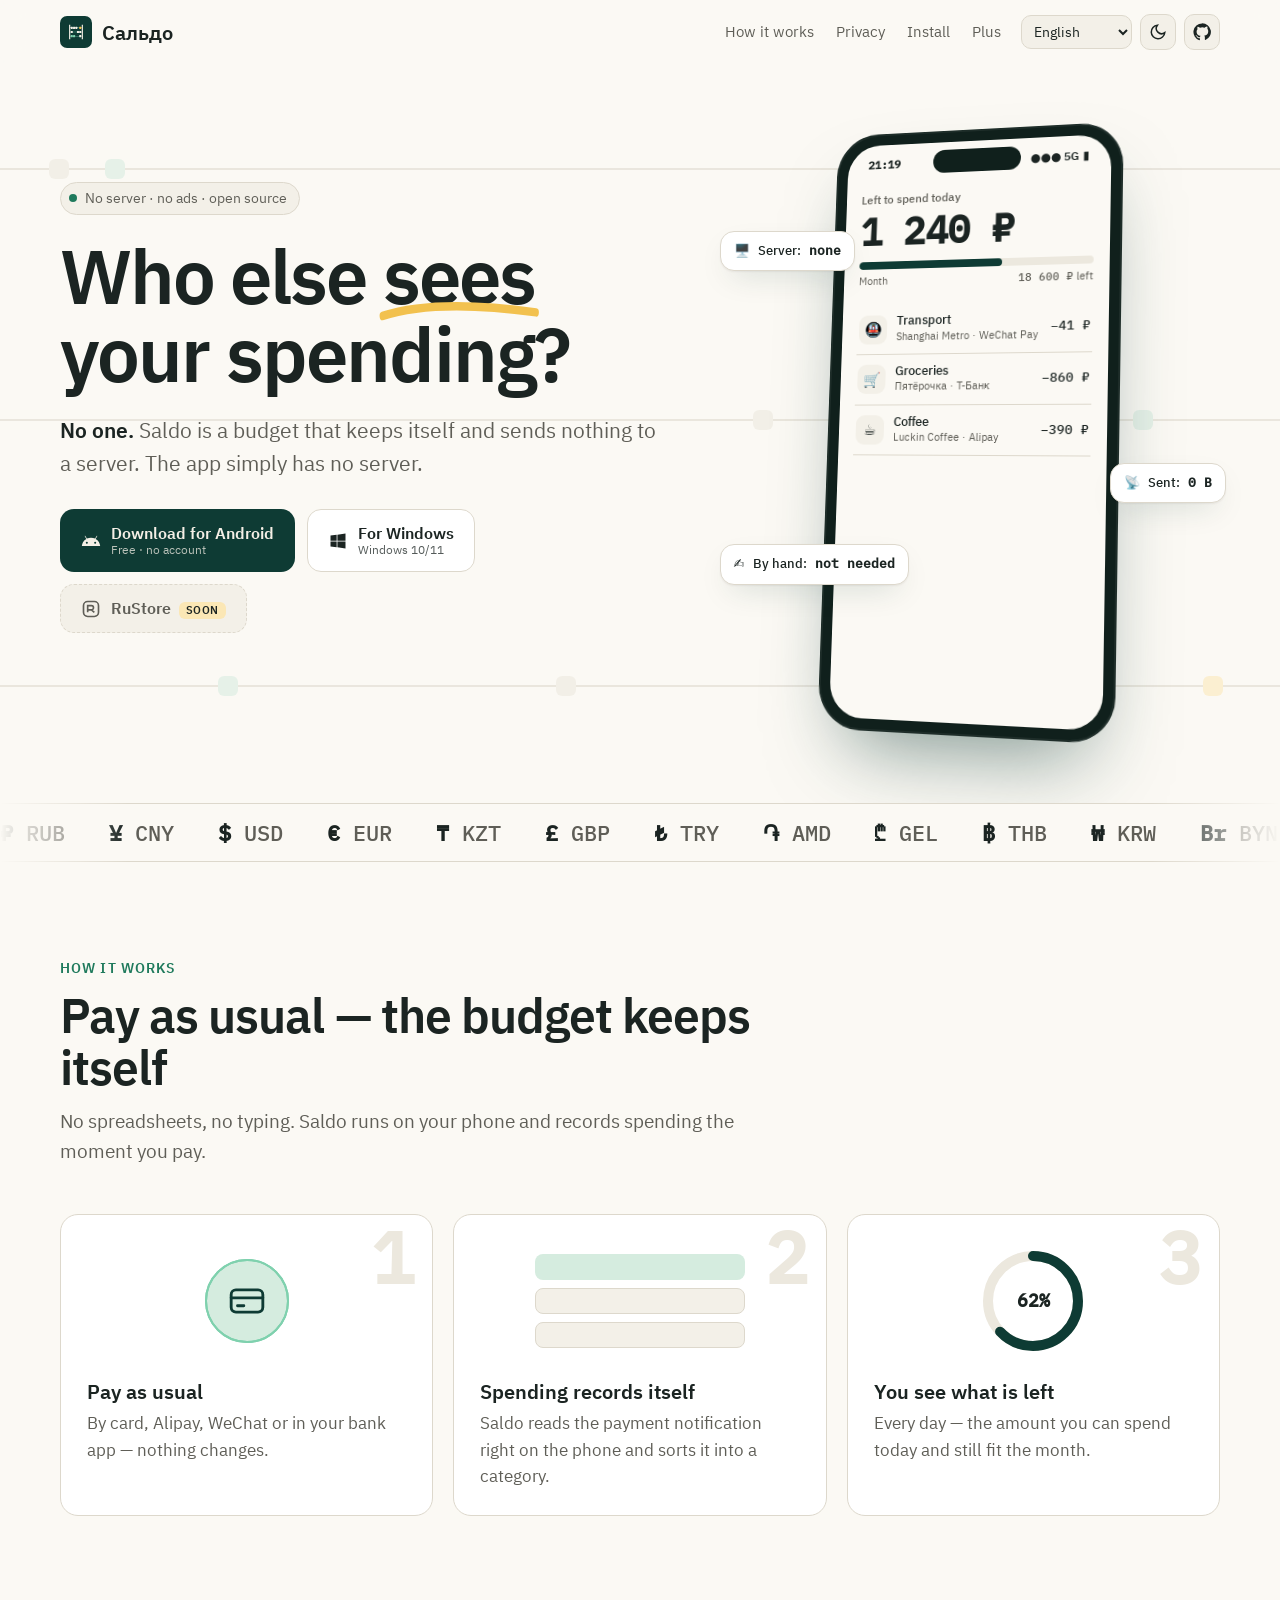
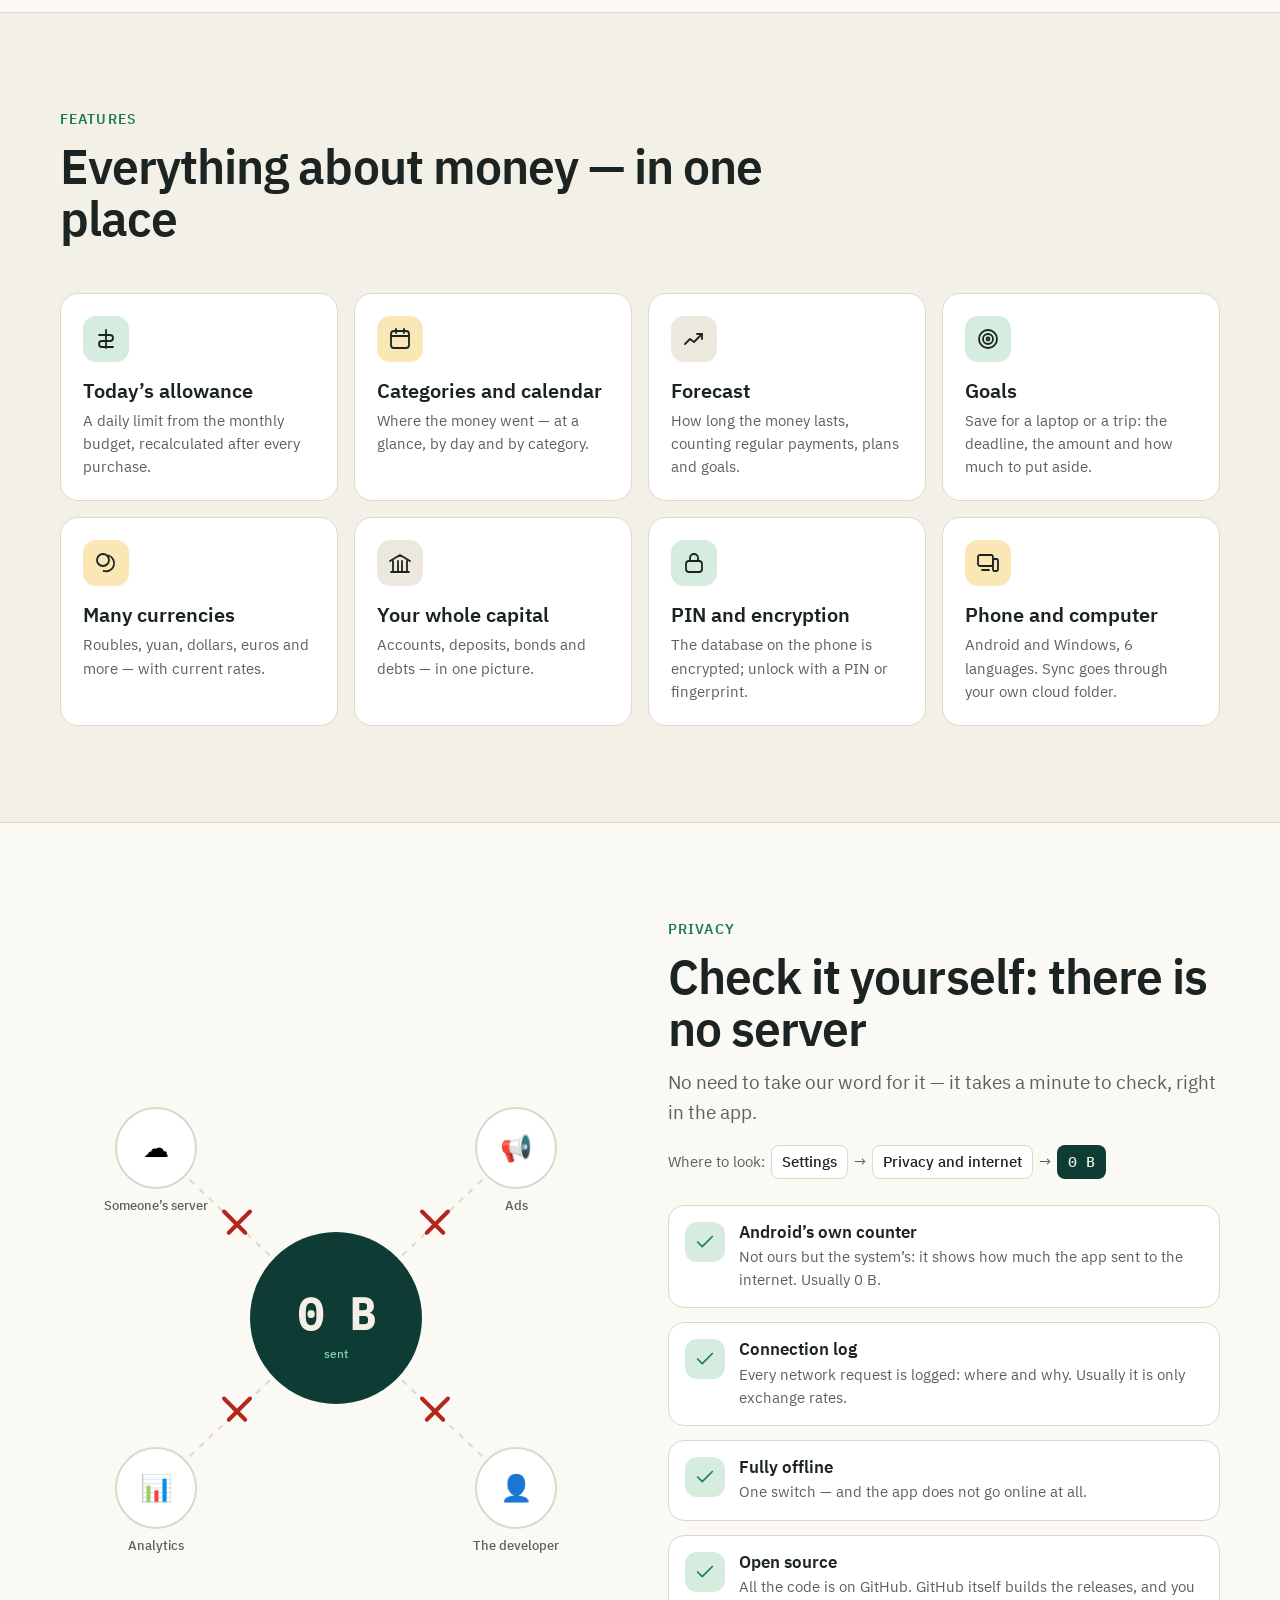
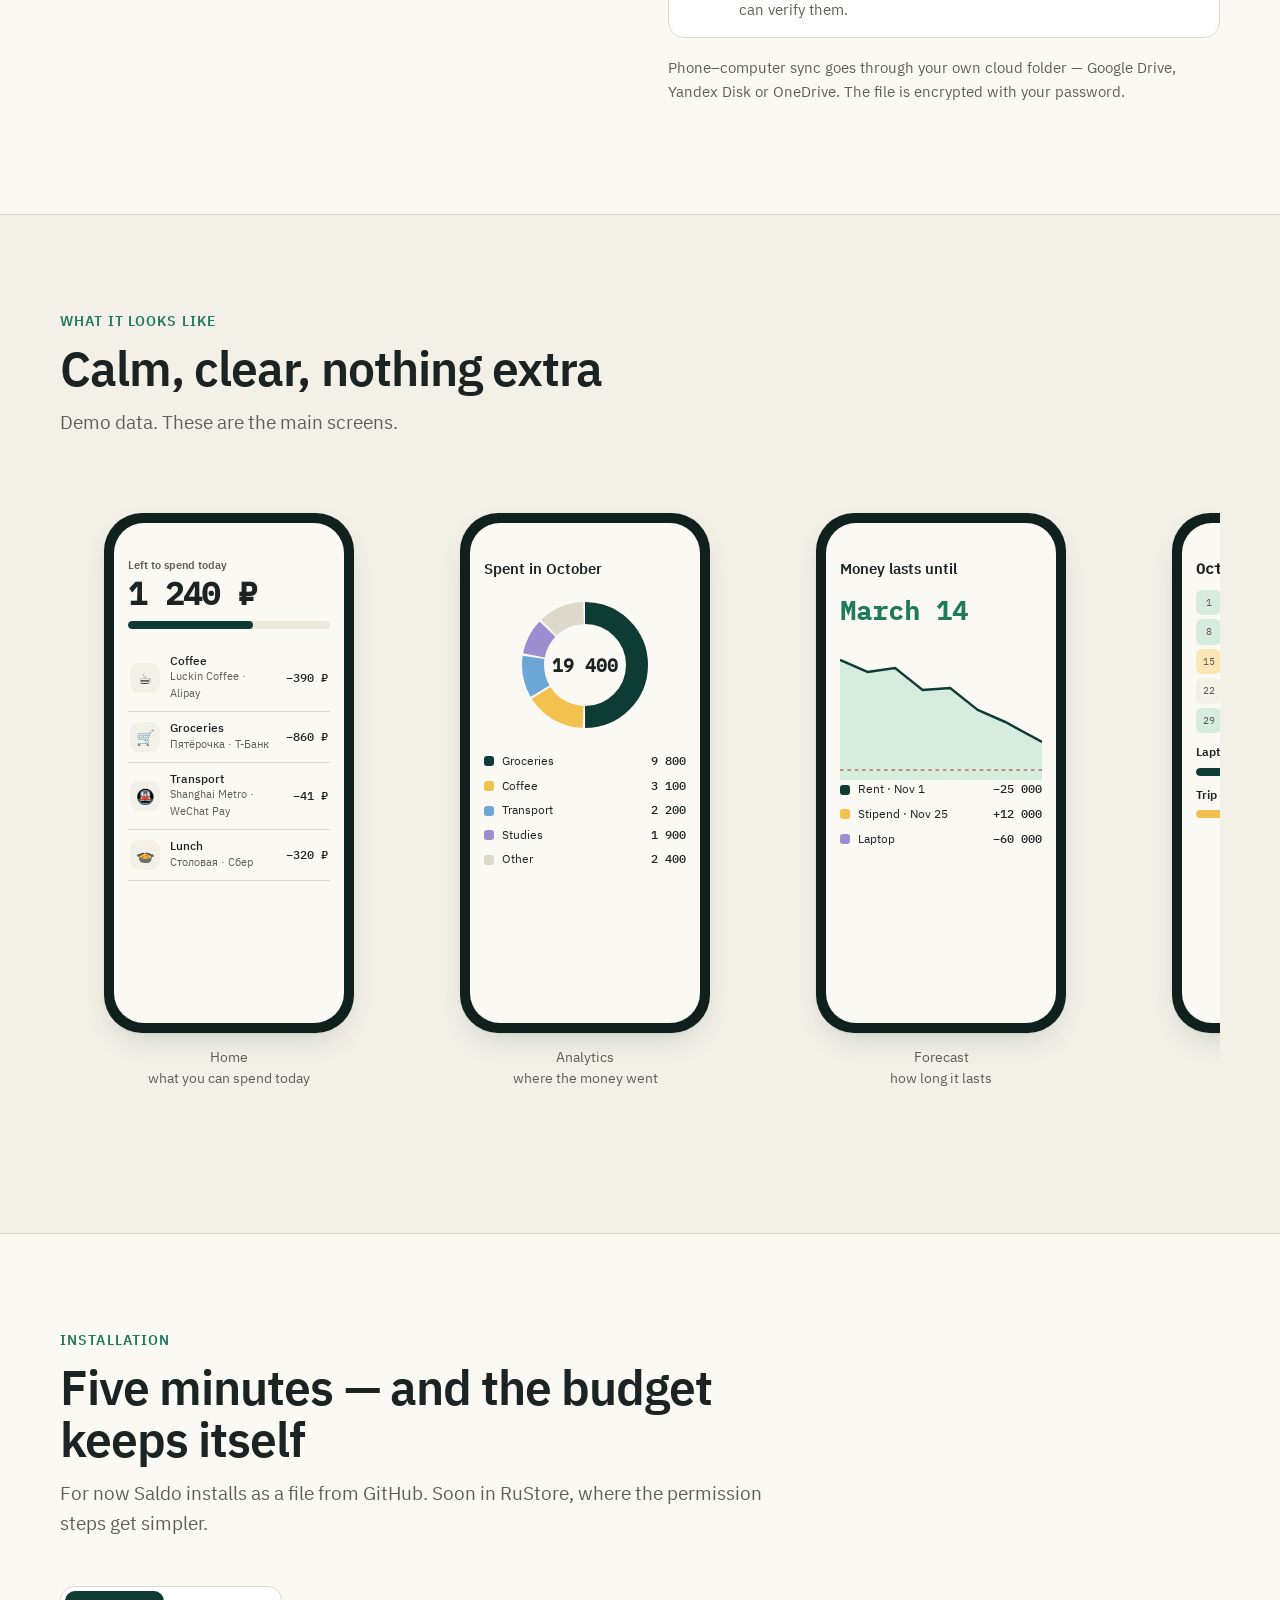
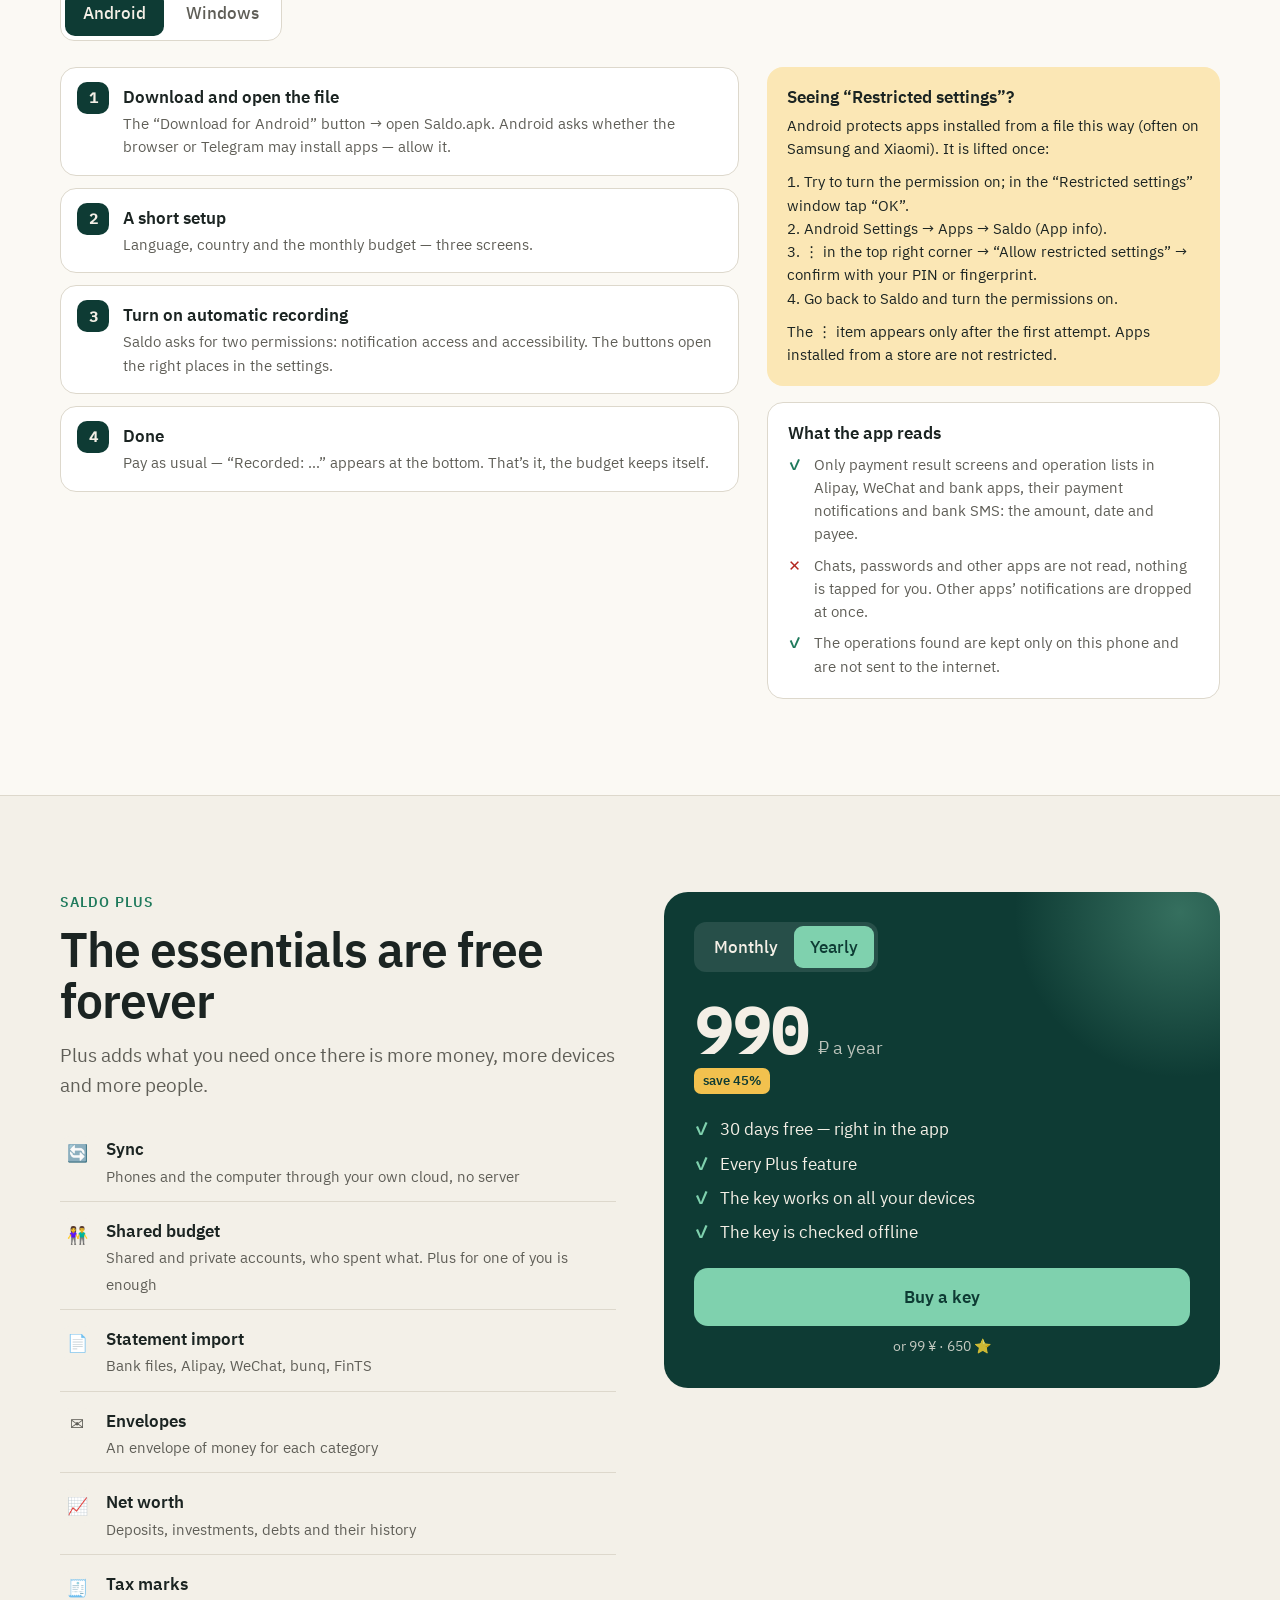
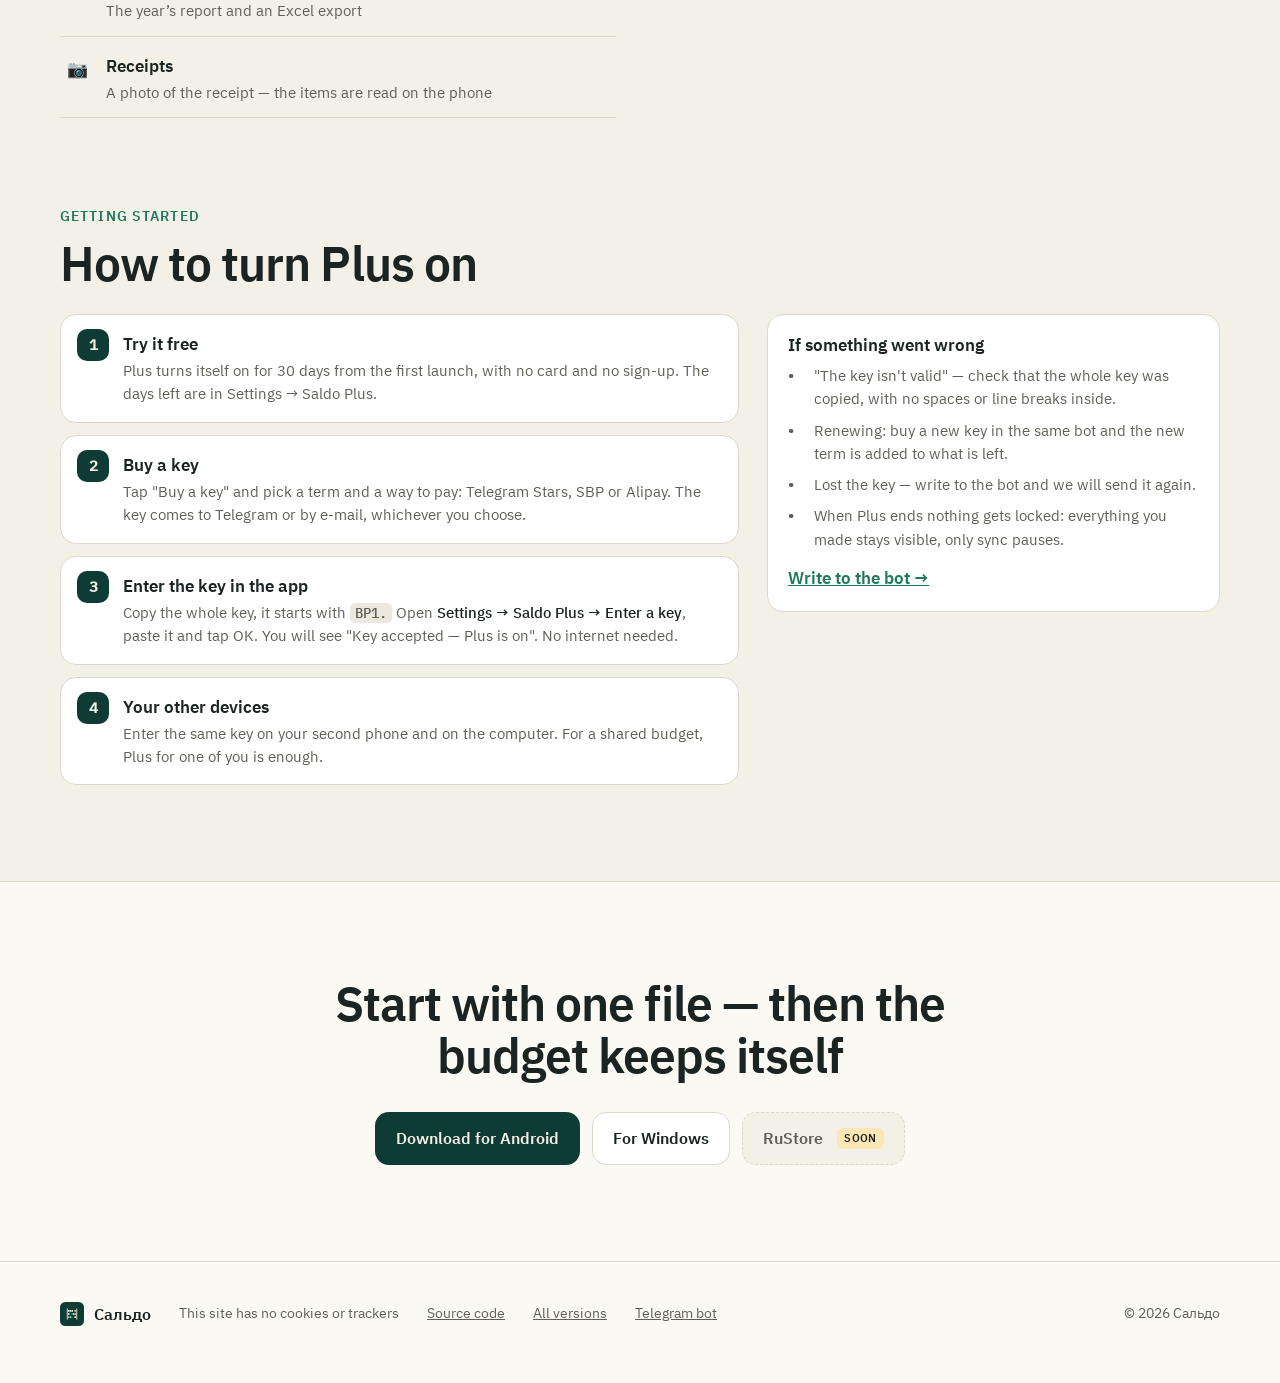
==== commit 8876cb6d: "Site: a buy page; SBP and Alipay by QR, the key to Telegram or e-mail" ====
--- a/site/index.html
+++ b/site/index.html
@@ -22,6 +22,7 @@
       <a href="#privacy" data-i18n="nav_privacy">Приватность</a>
       <a href="#install" data-i18n="nav_install">Установка</a>
       <a href="#plus" data-i18n="nav_plus">Плюс</a>
+      <a href="buy.html" class="only-menu" data-i18n="buy_t">Купить ключ</a>
       <a href="#activate" class="only-menu" data-i18n="act_t">Как включить Плюс</a>
       <a href="https://t.me/Saldobudget_bot" class="only-menu" target="_blank" rel="noopener" data-i18n="ft_bot">Telegram-бот</a>
     </nav>
@@ -286,20 +287,9 @@
         <li data-i18n="pr_li2"></li>
         <li data-i18n="pr_li3"></li>
       </ul>
-      <div class="seg pay" id="pay"><span class="knob"></span><button type="button" class="on" data-pay="stars" data-i18n="pay_stars">Telegram ⭐</button><button type="button" data-pay="sbp" data-i18n="pay_sbp">СБП · ₽</button><button type="button" data-pay="ali" data-i18n="pay_ali">Alipay · ¥</button></div>
       <div class="buy">
-        <a class="btn tg" id="tgBuy" href="https://t.me/Saldobudget_bot" target="_blank" rel="noopener">
-          <svg viewBox="0 0 24 24" fill="currentColor"><path d="M21.4 4.2 2.9 11.3c-1.3.5-1.2 1.2-.2 1.5l4.7 1.5 1.8 5.6c.2.6.4.8.9.8.4 0 .6-.2.9-.5l2.3-2.2 4.8 3.5c.9.5 1.5.2 1.7-.8l3.1-14.7c.3-1.3-.5-1.9-1.5-1.8zM8.7 14.1l9.6-6c.5-.3.9-.1.5.2l-8.2 7.4-.3 3.4-1.6-5z"/></svg>
-          <span data-i18n="buy_tg">Купить в Telegram</span>
-        </a>
-        <p class="buy-note" id="buyNote"></p>
-        <details class="no-tg" id="noTg">
-          <summary data-i18n="no_tg">Нет Telegram? Оплата по QR</summary>
-          <div class="buy-qr">
-            <div class="qr" id="qr"><div class="ph" data-i18n="qr_soon">QR-код появится здесь</div></div>
-            <ol><li id="buy1" data-i18n="buy_1"></li><li data-i18n="buy_2"></li><li data-i18n="buy_3"></li></ol>
-          </div>
-        </details>
+        <a class="btn tg" id="buyBtn" href="buy.html?plan=year" data-i18n="buy_t">Купить ключ</a>
+        <p class="buy-note" id="altPrices"></p>
       </div>
     </div>
 
--- a/site/style.css
+++ b/site/style.css
@@ -402,25 +402,9 @@
 .price ul { list-style: none; padding: 0; margin: 22px 0; display: grid; gap: 8px; }
 .price li { padding-left: 26px; position: relative; } .price li::before { content: "✓"; position: absolute; left: 0; color: var(--mint); font-weight: 600; }
 .price .btn { --bg: var(--mint); --fg: var(--emerald); }
-.pay { margin-top: 22px; }
-.pay button { font-size: 14px; padding: 6px 14px; }
-.buy { margin-top: 14px; display: grid; gap: 10px; }
+.buy { margin-top: 6px; display: grid; gap: 10px; }
 .buy .btn.tg { --bg: var(--mint); --fg: var(--emerald); justify-content: center; font-size: 17px; padding: 15px 20px; }
-.buy-note { margin: 0; font-size: 14px; opacity: .8; min-height: 2.6em; }
-.no-tg { background: rgba(255,255,255,.07); border-radius: 16px; }
-.no-tg[hidden] { display: none; }
-.no-tg summary { cursor: pointer; padding: 13px 16px; font-size: 14px; font-weight: 500; list-style: none; display: flex; justify-content: space-between; gap: 10px; }
-.no-tg summary::-webkit-details-marker { display: none; }
-.no-tg summary::after { content: "+"; font: 500 18px/1 PlexMono, monospace; transition: transform .3s var(--ease); }
-.no-tg[open] summary::after { transform: rotate(45deg); }
-.buy-qr { display: grid; grid-template-columns: 132px 1fr; gap: 18px; align-items: center; padding: 0 16px 16px; }
-.qr { width: 132px; height: 132px; border-radius: 12px; background: #fff; display: grid; place-items: center; overflow: hidden; }
-.qr img { width: 100%; height: 100%; object-fit: contain; }
-.qr .ph { color: #5F5E57; font-size: 12px; text-align: center; padding: 10px; }
-.price .buy ol { margin: 0; padding-left: 18px; font-size: 14px; display: grid; gap: 4px; }
-.price .buy ol li { padding-left: 0; }
-.price .buy ol li::before { content: none; }
-@media (max-width: 480px) { .buy-qr { grid-template-columns: 1fr; } .qr { margin-inline: auto; } }
+.buy-note { margin: 0; font-size: 14px; opacity: .8; text-align: center; }
 
 /* how to turn Plus on */
 .plus .activate { grid-column: 1 / -1; margin-top: 40px; scroll-margin-top: 80px; }
@@ -438,6 +422,86 @@
 footer .brand { font-size: 16px; color: var(--ink); }
 footer .brand img { width: 24px; height: 24px; }
 footer .sp { margin-left: auto; }
+
+/* ---------- the buy page (buy.html) ---------- */
+.buy-page .tools { margin-left: auto; }
+.checkout { max-width: 680px; padding: 28px 0 72px; }
+.checkout .back { display: inline-block; color: var(--muted); text-decoration: none; font-size: 15px; margin-bottom: 22px; }
+.checkout .back:hover { color: var(--ink); }
+.checkout h1 { font-size: clamp(34px, 6vw, 48px); margin-bottom: 12px; }
+.checkout .lead { font-size: 17px; margin-bottom: 26px; }
+.stepbox { padding: 0; margin: 0 0 14px; background: var(--card); border: 1px solid var(--rule); border-radius: 20px; padding: 20px; }
+.stepbox[hidden] { display: none; }
+.stepbox h2 { display: flex; align-items: center; gap: 12px; font-size: 19px; margin: 0 0 14px; letter-spacing: 0; }
+.stepbox h2 .n {
+  width: 28px; height: 28px; border-radius: 9px; display: grid; place-items: center; flex: none;
+  background: var(--accent); color: var(--on-accent); font: 600 14px PlexMono, monospace;
+}
+.opts { display: grid; gap: 10px; }
+.opts.two { grid-template-columns: 1fr 1fr; }
+.opt {
+  position: relative; font: inherit; color: var(--ink); text-align: left; cursor: pointer;
+  display: grid; gap: 2px; padding: 14px 16px; border-radius: 14px; background: var(--paper);
+  border: 1.5px solid var(--rule); transition: border-color .2s, background .2s, box-shadow .2s;
+}
+.opt:hover:not(:disabled) { border-color: color-mix(in srgb, var(--accent) 50%, var(--rule)); }
+.opt.on { border-color: var(--accent); background: color-mix(in srgb, var(--mint-tint) 55%, var(--paper)); box-shadow: 0 0 0 3px color-mix(in srgb, var(--accent) 14%, transparent); }
+.opt:disabled { cursor: default; opacity: .55; }
+.opt b { font-weight: 600; }
+.opt small { display: block; color: var(--muted); font-size: 13.5px; line-height: 1.35; }
+.opt .pr { font-size: 22px; font-weight: 500; }
+.opt .tag { justify-self: start; margin-top: 4px; background: var(--gold); color: var(--emerald); font-size: 12px; font-weight: 600; padding: 2px 8px; border-radius: 6px; }
+.opt.row { grid-template-columns: 40px 1fr auto; align-items: center; gap: 12px; }
+.opt .ico { width: 40px; height: 40px; border-radius: 12px; display: grid; place-items: center; font: 600 17px Plex, sans-serif; font-style: normal; color: #fff; }
+.opt .ico svg { width: 20px; height: 20px; }
+.ico.sbp { background: #5B57A2; } .ico.ali { background: #1677FF; } .ico.stars { background: #F2C14E; color: var(--emerald); }
+.ico.tg { background: #2AABEE; } .ico.mail { background: var(--accent); color: var(--on-accent); }
+.opt .soonb { display: none; }
+.opt.closed .soonb { display: inline-block; }
+.field { display: grid; gap: 6px; margin-top: 14px; font-size: 14px; color: var(--muted); }
+.field[hidden] { display: none; }
+.field input {
+  font: inherit; font-size: 17px; color: var(--ink); background: var(--paper); border: 1.5px solid var(--rule);
+  border-radius: 12px; padding: 12px 14px; outline: none; transition: border-color .2s;
+}
+.field input:focus { border-color: var(--accent); }
+.field input.bad { border-color: var(--bad); }
+.btn.wide { width: 100%; justify-content: center; padding: 15px 20px; font-size: 17px; }
+.hint { color: var(--muted); font-size: 14.5px; margin: 12px 0 0; }
+.hint.small { font-size: 13px; }
+.hint[hidden] { display: none; }
+#needMail { margin: 0 0 12px; color: var(--ink); }
+.paycard { display: grid; grid-template-columns: 200px 1fr; gap: 22px; align-items: start; transition: opacity .3s, filter .3s; }
+.paycard.locked { opacity: .35; filter: blur(3px); pointer-events: none; user-select: none; }
+.qrcol { display: grid; gap: 8px; justify-items: center; }
+.qr { width: 132px; height: 132px; border-radius: 12px; background: #fff; display: grid; place-items: center; overflow: hidden; }
+.qr.big { width: 200px; height: 200px; border: 1px solid var(--rule); }
+.qr img { width: 100%; height: 100%; object-fit: contain; }
+.save-qr { font-size: 14px; color: var(--good); font-weight: 500; }
+.paydata { display: grid; gap: 12px; }
+.paydata .line { display: flex; justify-content: space-between; align-items: baseline; gap: 10px; color: var(--muted); font-size: 14.5px; }
+.paydata .line b { font-size: 26px; color: var(--ink); }
+.paydata .line.col { display: grid; gap: 6px; }
+.copyrow { display: flex; gap: 8px; align-items: stretch; }
+.copyrow code {
+  flex: 1; min-width: 0; overflow-wrap: anywhere; font: 500 16px PlexMono, monospace; color: var(--ink);
+  background: var(--yellow-tint); border-radius: 10px; padding: 10px 12px;
+}
+.copy { font: inherit; font-size: 14px; font-weight: 500; border: 1px solid var(--rule); background: var(--paper); color: var(--ink); border-radius: 10px; padding: 0 14px; cursor: pointer; }
+.howpay { margin: 0; padding-left: 20px; display: grid; gap: 6px; font-size: 15px; }
+.howpay b { font-weight: 600; }
+.after { color: var(--muted); font-size: 15px; margin-top: 22px; }
+.after a { color: var(--good); }
+@media (max-width: 600px) {
+  .checkout { padding-top: 16px; }
+  .stepbox { padding: 16px; border-radius: 18px; }
+  .opts.two { gap: 8px; }
+  .opt { padding: 12px; }
+  .opt.row { grid-template-columns: 36px 1fr auto; gap: 10px; }
+  .opts.two .opt.row { grid-template-columns: 1fr; }
+  .opts.two .opt.row .ico { width: 32px; height: 32px; border-radius: 10px; }
+  .paycard { grid-template-columns: 1fr; gap: 16px; }
+}
 
 /* the download dock: phones only, after the hero */
 .dock { display: none; }
@@ -493,8 +557,6 @@
   .ol li::before { left: 12px; width: 30px; height: 30px; }
   .price { padding: 22px 18px; border-radius: 20px; }
   .amount { font-size: 54px; margin-top: 20px; }
-  .seg.pay { display: flex; }
-  .seg.pay button { flex: 1; padding: 7px 6px; font-size: 13px; }
   .plus .activate { margin-top: 16px; }
   .band h2 { font-size: 28px; }
   .band .btns { display: grid; }
